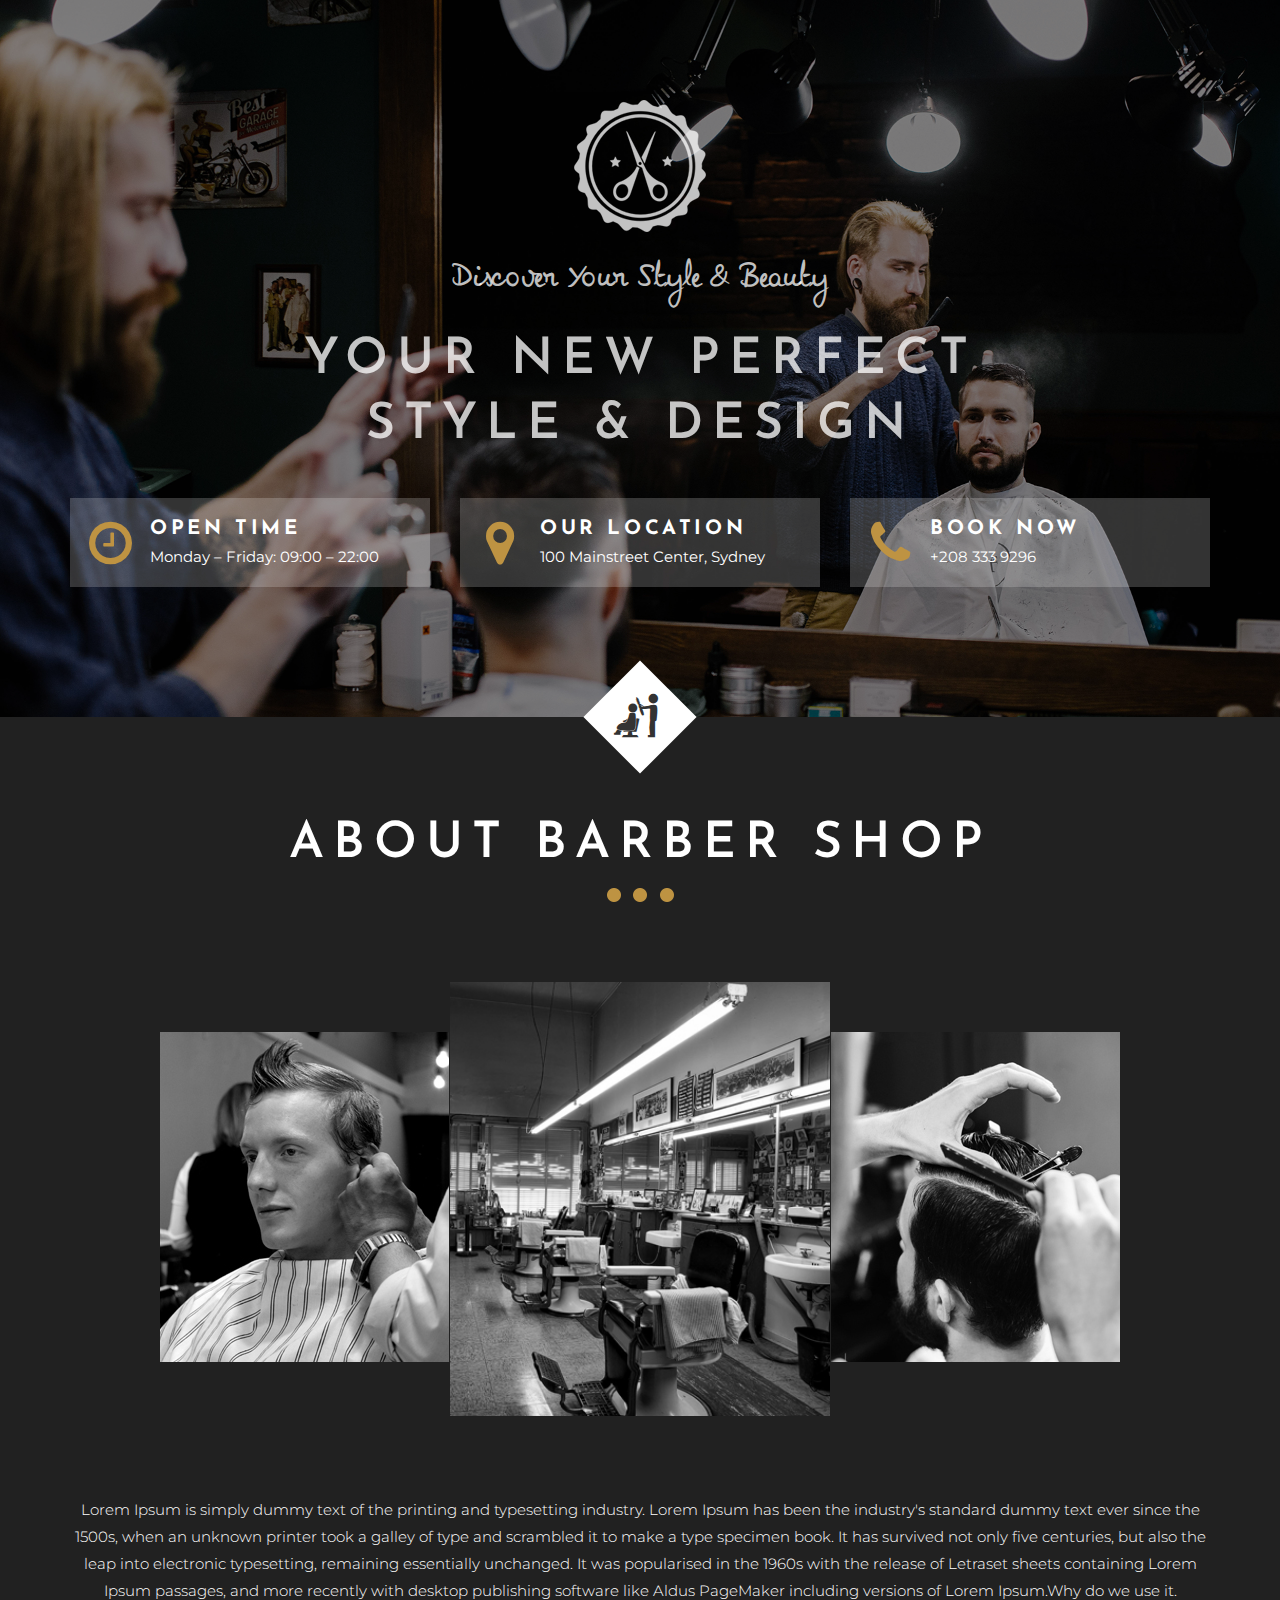
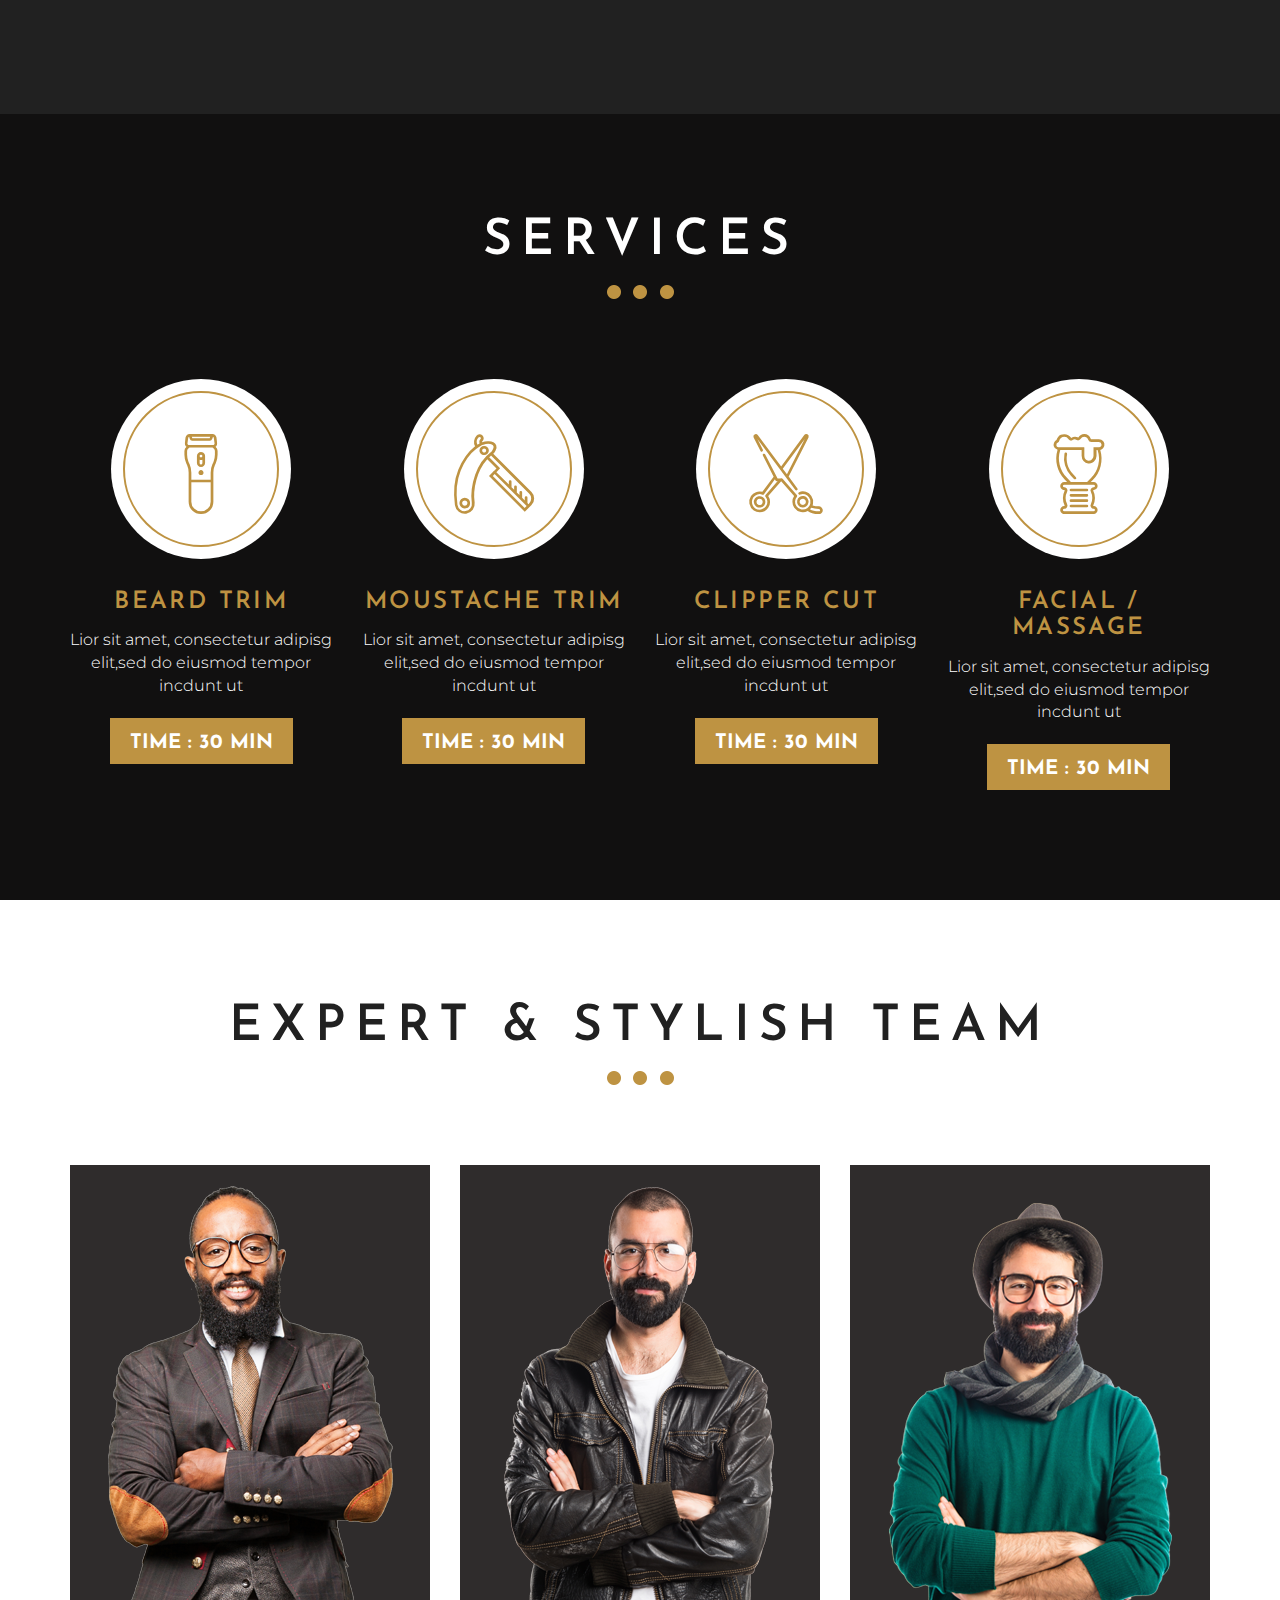
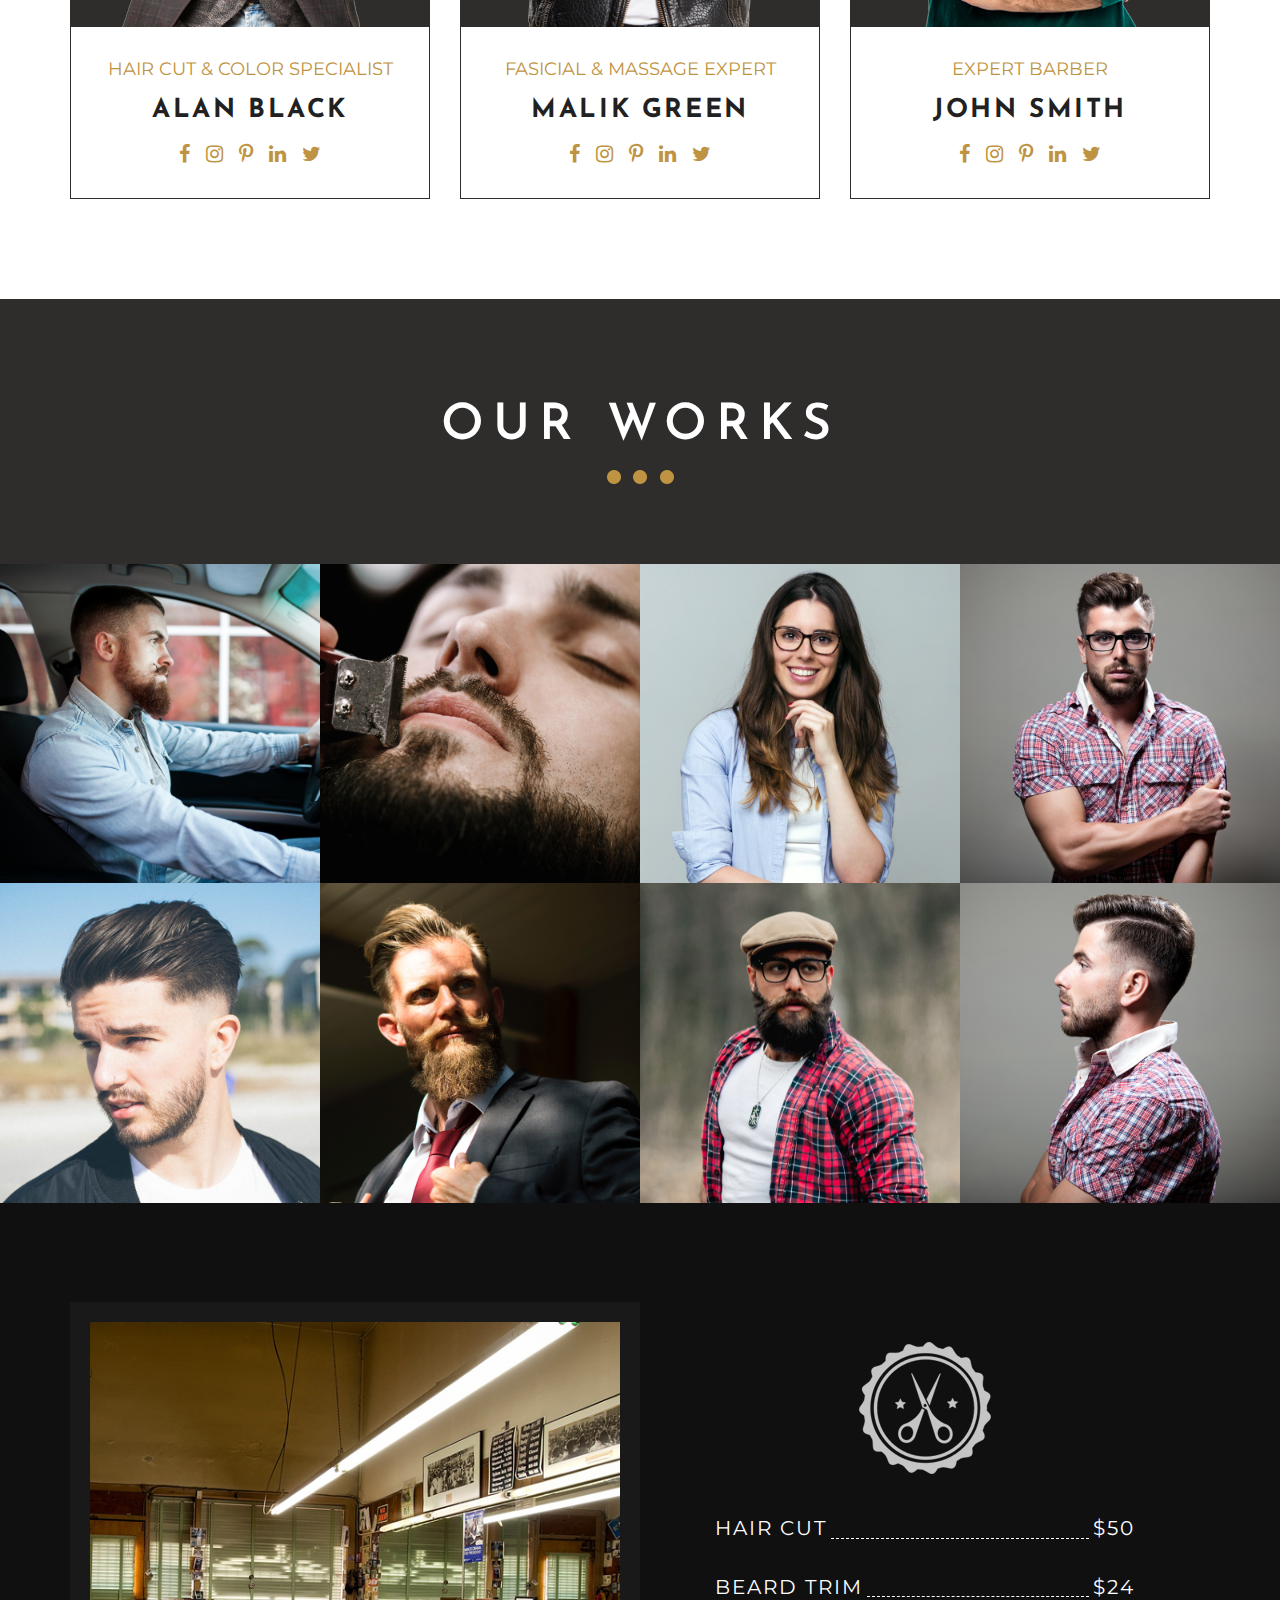
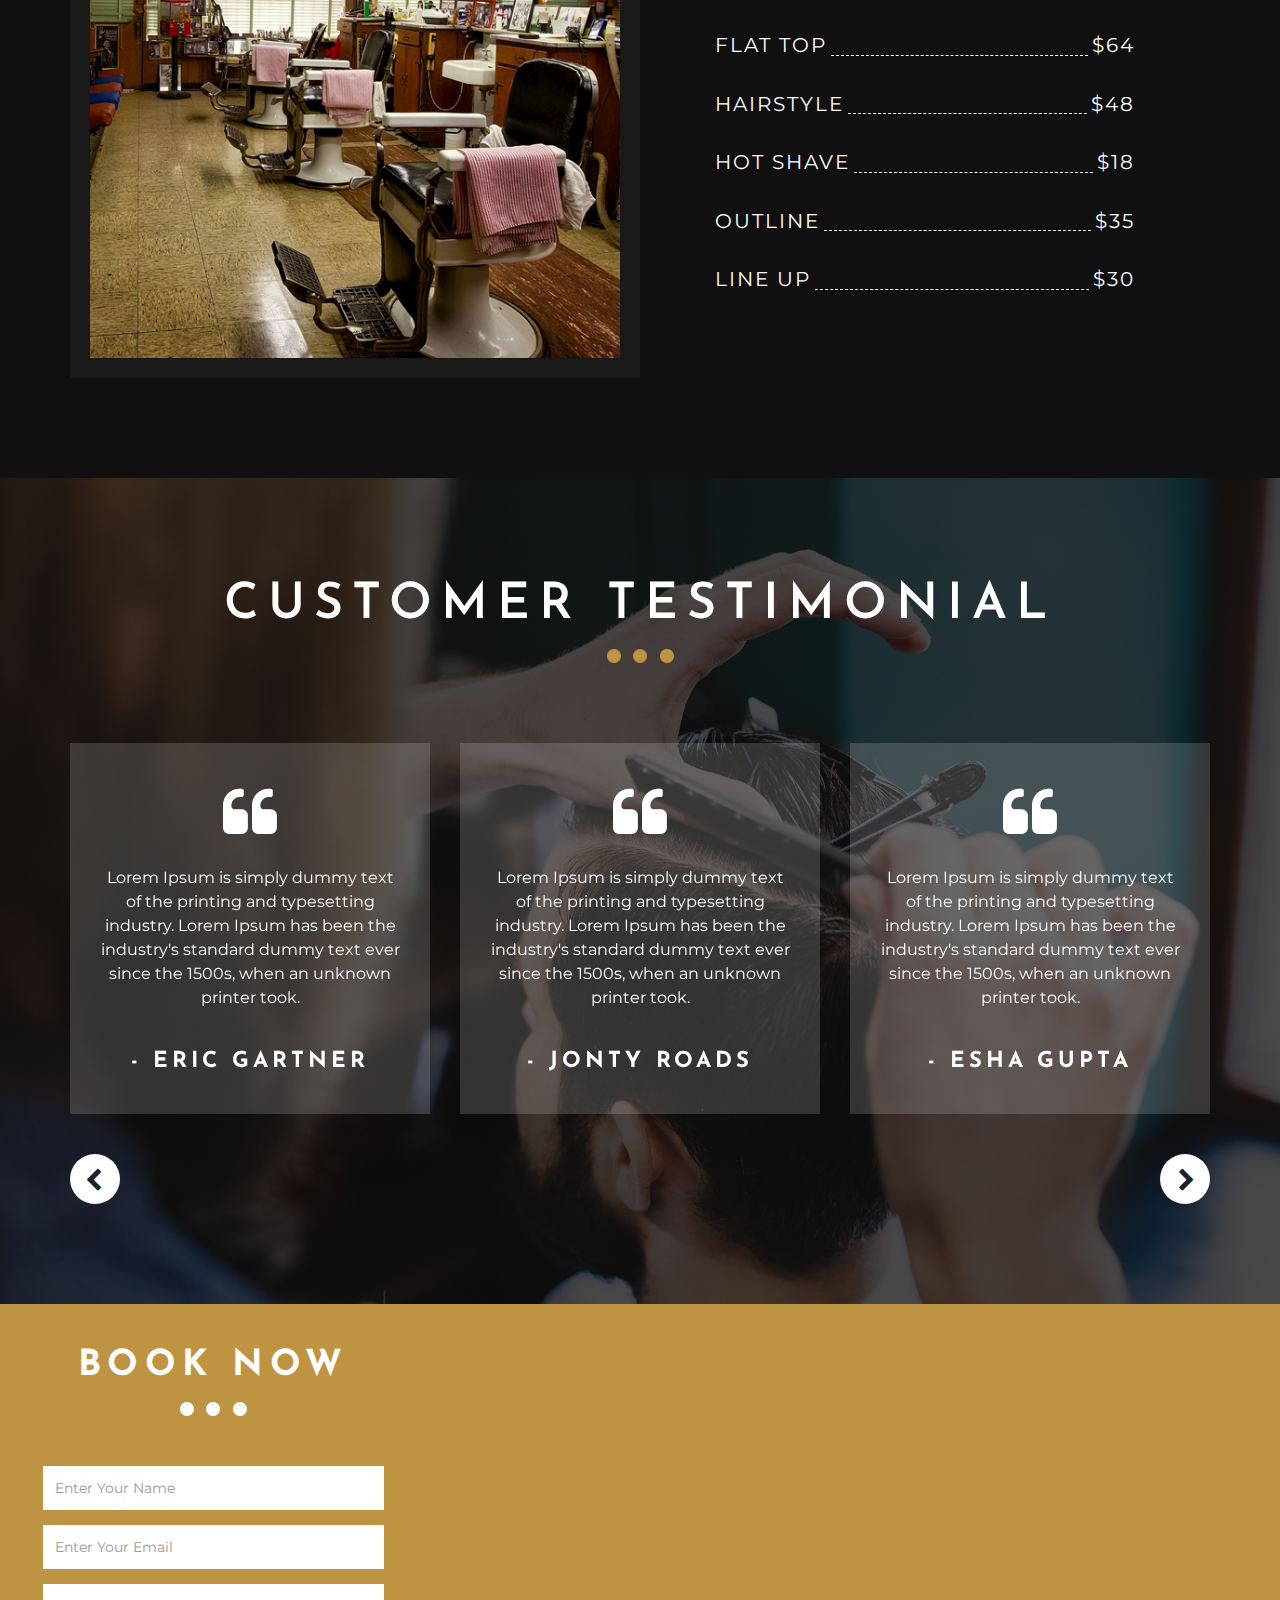
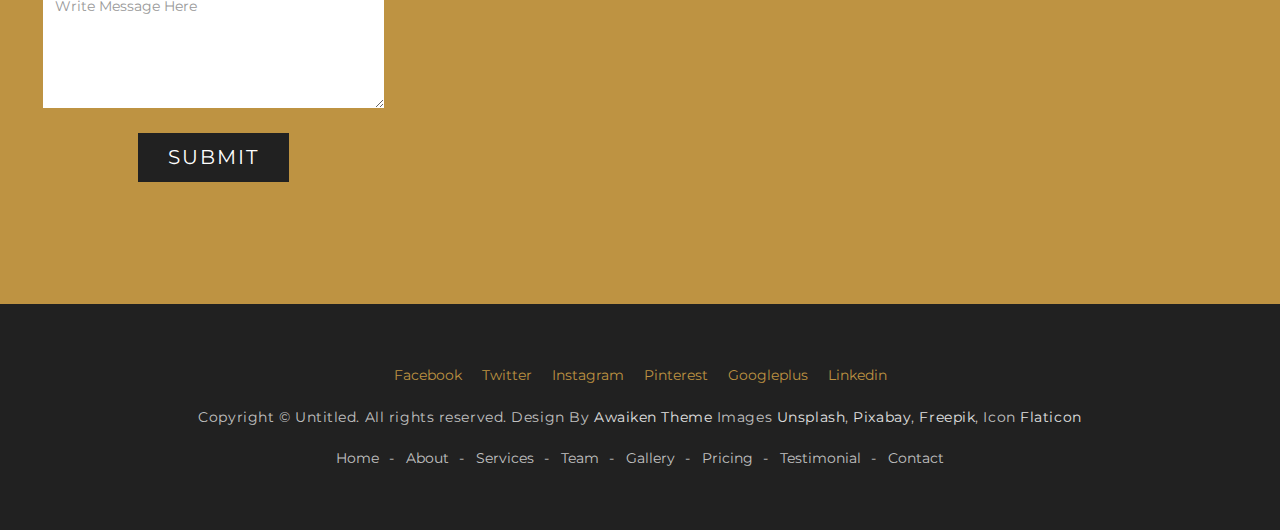
==== misafrizersajt2/html-preview/barbershop-and-hair-salon-html-template/index.html @ bca4e87e "initial" ====
<!DOCTYPE html>
<html lang="en">

<head>
    <!-- Meta -->
    <meta charset="utf-8">
    <meta http-equiv="X-UA-Compatible" content="IE=edge">
    <meta name="viewport" content="width=device-width, initial-scale=1.0">
    <meta name="description" content="">
    <meta name="keywords" content="">
    <meta name="author" content="Awaiken Theme">
    <meta name='robots' content='noindex,nofollow' />
    <!-- Page Title -->
    <title>Barbershop and Hair Salon HTML Template</title>
    <!-- Google Fonts css-->
    <link href="https://fonts.googleapis.com/css?family=Josefin+Sans:400,600,700%7CMontserrat:400,500,600,700,800,900" rel="stylesheet">
    <!-- Bootstrap css -->
    <link href="css/bootstrap.min.css" rel="stylesheet" media="screen">
    <!-- Font Awesome & Flat icon css-->
    <link href="css/font-awesome.min.css" rel="stylesheet" media="screen">
    <link href="css/flaticon.css" rel="stylesheet" media="screen">
    <!-- Carousel css -->
    <link rel="stylesheet" href="css/owl.carousel.css">
    <!-- Slick nav css -->
    <link rel="stylesheet" href="css/slicknav.css">
    <!-- Main custom css -->
    <link href="css/custom.css" rel="stylesheet" media="screen">
    <!-- HTML5 shim and Respond.js for IE8 support of HTML5 elements and media queries -->
    <!-- WARNING: Respond.js doesn't work if you view the page via file:// -->
    <!--[if lt IE 9]>
      <script src="https://oss.maxcdn.com/html5shiv/3.7.2/html5shiv.min.js"></script>
      <script src="https://oss.maxcdn.com/respond/1.4.2/respond.min.js"></script>
    <![endif]-->
</head>

<body data-spy="scroll" data-target="#navigation" data-offset="71">
    <!-- Preloader starts -->
    <div class="preloader">
        <div class="browser-screen-loading-content">
            <div class="loading-dots dark-gray">
                <i></i>
                <i></i>
                <i></i>
                <i></i>
            </div>
            <p class="loading-text">Loading</p>
        </div>
    </div>
    <!-- Preloader Ends -->

    <!-- Header Section Starts-->
    <header>
        <nav id="main-nav" class="navbar navbar-default navbar-fixed-top">
            <div class="container">
                <div class="navbar-header">
                    <!-- Logo starts -->
                    <a class="navbar-brand" href="#">
                        <img src="images/small-logo.png" alt="Barbershop" />
                    </a>
                    <!-- Logo Ends -->

                    <!-- Responsive Menu button starts -->
                    <div class="navbar-toggle">
                    </div>
                    <!-- Responsive Menu button Ends -->
                </div>

                <div id="responsive-menu"></div>

                <!-- Navigation starts -->
                <div class="navbar-collapse collapse" id="navigation">
                    <ul class="nav navbar-nav navbar-right main-navigation" id="main-menu">
                        <li class="active"><a href="#home">Home</a></li>
                        <li><a href="#about">About</a></li>
                        <li><a href="#service">Service</a></li>
                        <li><a href="#ourteam">Team</a></li>
                        <li><a href="#gallery">Gallery</a></li>
                        <li><a href="#pricing">Pricing</a></li>
                        <li><a href="#testimonial">Testimonial</a></li>
                        <li><a href="#contact">Contact</a></li>
                    </ul>
                </div>
                <!-- Navigation Ends -->
            </div>
        </nav>
    </header>
    <!-- Header Section Ends-->

    <!-- Banner Section Starts -->
    <section class="banner" id="home">
        <div class="container">
            <div class="row">
                <div class="col-md-12">
                    <div class="header-banner">
                        <img src="images/logo.png" alt="Logo" />
                        <p>Discover Your Style & Beauty</p>
                        <h3>Your new Perfect <br />Style & Design</h3>
                    </div>
                </div>
            </div>

            <div class="row">
                <div class="col-md-4">
                    <div class="banner-info-single">
                        <div class="icon-box"><i class="fa fa-clock-o"></i></div>
                        <h3>Open Time</h3>
                        <p>Monday – Friday: 09:00 – 22:00</p>
                    </div>
                </div>

                <div class="col-md-4">
                    <div class="banner-info-single">
                        <div class="icon-box"><i class="fa fa-map-marker"></i></div>
                        <h3>Our Location</h3>
                        <p>100 Mainstreet Center, Sydney</p>
                    </div>
                </div>

                <div class="col-md-4">
                    <div class="banner-info-single">
                        <div class="icon-box"><i class="fa fa-phone"></i></div>
                        <h3>Book Now</h3>
                        <p>+208 333 9296</p>
                    </div>
                </div>
            </div>
        </div>

        <div class="banner-icon"><i class="flaticon-hair-salon-situation"></i></div>
    </section>
    <!-- Banner Section Ends -->

    <!-- About us section starts -->
    <section class="aboutus" id="about">
        <div class="container">
            <div class="row">
                <div class="col-md-12">
                    <div class="main-title">
                        <h2>About Barber Shop</h2>
                    </div>
                </div>
            </div>

            <div class="row">
                <div class="col-md-12">
                    <div class="about-image">
                        <div class="about-img-single">
                            <img src="images/about-1.jpg" alt="" />
                        </div>

                        <div class="about-img-single">
                            <img src="images/about-2.jpg" alt="" />
                        </div>

                        <div class="about-img-single">
                            <img src="images/about-3.jpg" alt="" />
                        </div>
                    </div>

                    <div class="about-desc">
                        <p>Lorem Ipsum is simply dummy text of the printing and typesetting industry. Lorem Ipsum has been the industry's standard dummy text ever since the 1500s, when an unknown printer took a galley of type and scrambled it to make a type
                            specimen book. It has survived not only five centuries, but also the leap into electronic typesetting, remaining essentially unchanged. It was popularised in the 1960s with the release of Letraset sheets containing Lorem Ipsum
                            passages, and more recently with desktop publishing software like Aldus PageMaker including versions of Lorem Ipsum.Why do we use it.</p>
                    </div>
                </div>
            </div>
        </div>
    </section>
    <!-- About us section ends -->

    <!-- Services section starts -->
    <section class="service" id="service">
        <div class="container">
            <div class="row">
                <div class="col-md-12">
                    <div class="main-title">
                        <h2>Services</h2>
                    </div>
                </div>
            </div>

            <div class="row">
                <div class="col-md-3 col-sm-6">
                    <div class="service-single">
                        <div class="icon-box-outer">
                            <div class="icon-box">
                                <i class="flaticon-shaver"></i>
                            </div>
                        </div>

                        <h3>Beard Trim</h3>
                        <p>Lior sit amet, consectetur adipisg elit,sed do eiusmod tempor incdunt ut</p>
                        <h5>Time : 30 Min</h5>
                    </div>
                </div>

                <div class="col-md-3 col-sm-6">
                    <div class="service-single">
                        <div class="icon-box-outer">
                            <div class="icon-box">
                                <i class="flaticon-razor"></i>
                            </div>
                        </div>

                        <h3>Moustache Trim</h3>
                        <p>Lior sit amet, consectetur adipisg elit,sed do eiusmod tempor incdunt ut</p>
                        <h5>Time : 30 Min</h5>
                    </div>
                </div>

                <div class="col-md-3 col-sm-6">
                    <div class="service-single">
                        <div class="icon-box-outer">
                            <div class="icon-box">
                                <i class="flaticon-scissors"></i>
                            </div>
                        </div>

                        <h3>Clipper Cut</h3>
                        <p>Lior sit amet, consectetur adipisg elit,sed do eiusmod tempor incdunt ut</p>
                        <h5>Time : 30 Min</h5>
                    </div>
                </div>

                <div class="col-md-3 col-sm-6">
                    <div class="service-single">
                        <div class="icon-box-outer">
                            <div class="icon-box">
                                <i class="flaticon-brush"></i>
                            </div>
                        </div>

                        <h3>Facial / Massage</h3>
                        <p>Lior sit amet, consectetur adipisg elit,sed do eiusmod tempor incdunt ut</p>
                        <h5>Time : 30 Min</h5>
                    </div>
                </div>
            </div>
        </div>
    </section>
    <!-- Services section ends -->

    <!-- Our Team section starts -->
    <section class="ourteam" id="ourteam">
        <div class="container">
            <div class="row">
                <div class="col-md-12">
                    <div class="main-title">
                        <h2>Expert & Stylish Team</h2>
                    </div>
                </div>
            </div>

            <div class="row">
                <div class="col-md-4">
                    <div class="team-box">
                        <figure>
                            <img src="images/team-1.png" alt="" />
                        </figure>

                        <div class="team-entry">
                            <p>Hair cut & Color Specialist</p>
                            <h3>Alan Black</h3>
                            <div class="team-social">
                                <a href="#"><i class="fa fa-facebook"></i></a>
                                <a href="#"><i class="fa fa-instagram"></i></a>
                                <a href="#"><i class="fa fa-pinterest-p"></i></a>
                                <a href="#"><i class="fa fa-linkedin"></i></a>
                                <a href="#"><i class="fa fa-twitter"></i></a>
                            </div>
                        </div>
                    </div>
                </div>

                <div class="col-md-4">
                    <div class="team-box">
                        <figure>
                            <img src="images/team-2.png" alt="" />
                        </figure>

                        <div class="team-entry">
                            <p>Fasicial & Massage Expert</p>
                            <h3>Malik Green</h3>
                            <div class="team-social">
                                <a href="#"><i class="fa fa-facebook"></i></a>
                                <a href="#"><i class="fa fa-instagram"></i></a>
                                <a href="#"><i class="fa fa-pinterest-p"></i></a>
                                <a href="#"><i class="fa fa-linkedin"></i></a>
                                <a href="#"><i class="fa fa-twitter"></i></a>
                            </div>
                        </div>
                    </div>
                </div>

                <div class="col-md-4">
                    <div class="team-box">
                        <figure>
                            <img src="images/team-3.png" alt="" />
                        </figure>

                        <div class="team-entry">
                            <p>Expert Barber</p>
                            <h3>John Smith</h3>
                            <div class="team-social">
                                <a href="#"><i class="fa fa-facebook"></i></a>
                                <a href="#"><i class="fa fa-instagram"></i></a>
                                <a href="#"><i class="fa fa-pinterest-p"></i></a>
                                <a href="#"><i class="fa fa-linkedin"></i></a>
                                <a href="#"><i class="fa fa-twitter"></i></a>
                            </div>
                        </div>
                    </div>
                </div>
            </div>


        </div>
    </section>
    <!-- Our Team section ends -->

    <!-- Photo Gallery section starts -->
    <section class="gallery" id="gallery">
        <div class="container-fluid">
            <div class="row no-pad">
                <div class="col-md-12">
                    <div class="main-title">
                        <h2>Our Works</h2>
                    </div>
                </div>
            </div>

            <div class="row no-pad">
                <div class="col-md-3 col-sm-4 col-xs-6">
                    <div class="gallery-box">
                        <figure>
                            <img src="images/gallery-1.jpg" alt="" />
                        </figure>

                        <div class="gallery-overlay">
                            <div class="gallery-info">
                                <p>Hair Style 1</p>
                            </div>
                        </div>
                    </div>
                </div>

                <div class="col-md-3 col-sm-4 col-xs-6">
                    <div class="gallery-box">
                        <figure>
                            <img src="images/gallery-2.jpg" alt="" />
                        </figure>

                        <div class="gallery-overlay">
                            <div class="gallery-info">
                                <p>Hair Style 2</p>
                            </div>
                        </div>
                    </div>
                </div>

                <div class="col-md-3 col-sm-4 col-xs-6">
                    <div class="gallery-box">
                        <figure>
                            <img src="images/gallery-3.jpg" alt="" />
                        </figure>

                        <div class="gallery-overlay">
                            <div class="gallery-info">
                                <p>Hair Style 3</p>
                            </div>
                        </div>
                    </div>
                </div>

                <div class="col-md-3 col-sm-4 col-xs-6">
                    <div class="gallery-box">
                        <figure>
                            <img src="images/gallery-4.jpg" alt="" />
                        </figure>

                        <div class="gallery-overlay">
                            <div class="gallery-info">
                                <p>Hair Style 4</p>
                            </div>
                        </div>
                    </div>
                </div>

                <div class="col-md-3 col-sm-4 col-xs-6">
                    <div class="gallery-box">
                        <figure>
                            <img src="images/gallery-5.jpg" alt="" />
                        </figure>

                        <div class="gallery-overlay">
                            <div class="gallery-info">
                                <p>Hair Style 5</p>
                            </div>
                        </div>
                    </div>
                </div>

                <div class="col-md-3 col-sm-4 col-xs-6">
                    <div class="gallery-box">
                        <figure>
                            <img src="images/gallery-6.jpg" alt="" />
                        </figure>

                        <div class="gallery-overlay">
                            <div class="gallery-info">
                                <p>Hair Style 6</p>
                            </div>
                        </div>
                    </div>
                </div>

                <div class="col-md-3 col-sm-4 col-xs-6">
                    <div class="gallery-box">
                        <figure>
                            <img src="images/gallery-7.jpg" alt="" />
                        </figure>

                        <div class="gallery-overlay">
                            <div class="gallery-info">
                                <p>Hair Style 7</p>
                            </div>
                        </div>
                    </div>
                </div>

                <div class="col-md-3 col-sm-4 col-xs-6">
                    <div class="gallery-box">
                        <figure>
                            <img src="images/gallery-8.jpg" alt="" />
                        </figure>

                        <div class="gallery-overlay">
                            <div class="gallery-info">
                                <p>Hair Style 8</p>
                            </div>
                        </div>
                    </div>
                </div>
            </div>
        </div>
    </section>
    <!-- Photo Gallery section ends -->

    <!-- Pricing Section starts -->
    <div class="pricing" id="pricing">
        <div class="container">
            <div class="row no-pad">
                <div class="col-md-6">
                    <div class="store-image">
                        <img src="images/store.jpg" alt="" />
                    </div>
                </div>

                <div class="col-md-6">
                    <div class="pricing-logo">
                        <img src="images/logo.png" alt="" />
                    </div>

                    <div class="price-list">
                        <div class="price-item">Hair Cut</div>
                        <div class="price-line"></div>
                        <div class="price-amount">$50</div>
                    </div>

                    <div class="price-list">
                        <div class="price-item">Beard Trim</div>
                        <div class="price-line"></div>
                        <div class="price-amount">$24</div>
                    </div>

                    <div class="price-list">
                        <div class="price-item">Flat Top</div>
                        <div class="price-line"></div>
                        <div class="price-amount">$64</div>
                    </div>

                    <div class="price-list">
                        <div class="price-item">Hairstyle</div>
                        <div class="price-line"></div>
                        <div class="price-amount">$48</div>
                    </div>

                    <div class="price-list">
                        <div class="price-item">Hot Shave</div>
                        <div class="price-line"></div>
                        <div class="price-amount">$18</div>
                    </div>

                    <div class="price-list">
                        <div class="price-item">Outline</div>
                        <div class="price-line"></div>
                        <div class="price-amount">$35</div>
                    </div>

                    <div class="price-list">
                        <div class="price-item">Line Up</div>
                        <div class="price-line"></div>
                        <div class="price-amount">$30</div>
                    </div>
                </div>
            </div>
        </div>
    </div>
    <!-- Pricing Section ends -->

    <!-- Testimonial section starts -->
    <section class="testimonial" id="testimonial">
        <div class="container">
            <div class="row">
                <div class="col-md-12">
                    <div class="main-title">
                        <h2>Customer Testimonial</h2>
                    </div>
                </div>
            </div>

            <div class="row">
                <div class="col-md-12">
                    <!-- Header slider starts -->
                    <div class="owl-carousel owl-theme testimonial-slider" id="testimonial-slider">
                        <div class="item">
                            <div class="testimonial-single">
                                <div class="icon-box">
                                    <i class="fa fa-quote-left"></i>
                                </div>

                                <p>Lorem Ipsum is simply dummy text of the printing and typesetting industry. Lorem Ipsum has been the industry's standard dummy text ever since the 1500s, when an unknown printer took.</p>
                                <h3>- Eric Gartner</h3>
                            </div>
                        </div>

                        <div class="item">
                            <div class="testimonial-single">
                                <div class="icon-box">
                                    <i class="fa fa-quote-left"></i>
                                </div>

                                <p>Lorem Ipsum is simply dummy text of the printing and typesetting industry. Lorem Ipsum has been the industry's standard dummy text ever since the 1500s, when an unknown printer took.</p>
                                <h3>- Jonty Roads</h3>
                            </div>
                        </div>

                        <div class="item">
                            <div class="testimonial-single">
                                <div class="icon-box">
                                    <i class="fa fa-quote-left"></i>
                                </div>

                                <p>Lorem Ipsum is simply dummy text of the printing and typesetting industry. Lorem Ipsum has been the industry's standard dummy text ever since the 1500s, when an unknown printer took.</p>
                                <h3>- Esha Gupta</h3>
                            </div>
                        </div>

                        <div class="item">
                            <div class="testimonial-single">
                                <div class="icon-box">
                                    <i class="fa fa-quote-left"></i>
                                </div>

                                <p>Lorem Ipsum is simply dummy text of the printing and typesetting industry. Lorem Ipsum has been the industry's standard dummy text ever since the 1500s, when an unknown printer took.</p>
                                <h3>- Eric Gartner</h3>
                            </div>
                        </div>

                        <div class="item">
                            <div class="testimonial-single">
                                <div class="icon-box">
                                    <i class="fa fa-quote-left"></i>
                                </div>

                                <p>Lorem Ipsum is simply dummy text of the printing and typesetting industry. Lorem Ipsum has been the industry's standard dummy text ever since the 1500s, when an unknown printer took.</p>
                                <h3>- Jonty Roads</h3>
                            </div>
                        </div>

                        <div class="item">
                            <div class="testimonial-single">
                                <div class="icon-box">
                                    <i class="fa fa-quote-left"></i>
                                </div>

                                <p>Lorem Ipsum is simply dummy text of the printing and typesetting industry. Lorem Ipsum has been the industry's standard dummy text ever since the 1500s, when an unknown printer took.</p>
                                <h3>- Esha Gupta</h3>
                            </div>
                        </div>


                    </div>
                    <!-- Header slider ends -->
                </div>
            </div>
        </div>
    </section>
    <!-- Testimonial section ends -->

    <!-- Contactus section starts -->
    <section class="contactus" id="contact">
        <div class="container-fluid">
            <div class="row no-pad">
                <div class="col-md-4">
                    <div class="contact-form">
                        <h2 class="contact-form-title">Book Now</h2>

                        <form>
                            <div class="form-group">
                                <input type="text" class="form-control" placeholder="Enter Your Name" />
                            </div>

                            <div class="form-group">
                                <input type="text" class="form-control" placeholder="Enter Your Email" />
                            </div>

                            <div class="form-group">
                                <textarea class="form-control" rows="5" placeholder="Write Message Here"></textarea>
                            </div>

                            <div class="form-group">
                                <input type="submit" class="btn-contact" value="Submit" />
                            </div>
                        </form>
                    </div>
                </div>

                <div class="col-md-8">
                    <div class="google-map">
                        <iframe src="https://www.google.com/maps/embed?pb=!1m10!1m8!1m3!1d14767.723033070624!2d70.75848835!3d22.280612599999998!3m2!1i1024!2i768!4f13.1!5e0!3m2!1sen!2sin!4v1504611295336" height="600" style="border:0;width:100%;" allowfullscreen></iframe>
                    </div>
                </div>
            </div>
        </div>
    </section>
    <!-- Contactus section ends -->

    <footer>
        <div class="container">
            <div class="row">
                <div class="col-md-12">
                    <div class="footer-social">
                        <a href="#">Facebook</a>
                        <a href="#">Twitter</a>
                        <a href="#">Instagram</a>
                        <a href="#">Pinterest</a>
                        <a href="#">Googleplus</a>
                        <a href="#">Linkedin</a>
                    </div>

                    <div class="site-info">
                        <p>Copyright &copy; Untitled. All rights reserved. Design By <a href="https://awaikenthemes.com/" target="_blank">Awaiken Theme</a> Images <a href="https://unsplash.com/" target="_blank">Unsplash</a>, <a href="https://pixabay.com/"
                                target="_blank">Pixabay</a>, <a href="http://www.freepik.com" target="_blank">Freepik</a>, Icon <a href="https://www.flaticon.com/" target="_blank">Flaticon</a></p>
                    </div>

                    <div class="footer-menu">
                        <ul>
                            <li><a href="#">Home</a></li>
                            <li><a href="#">About</a></li>
                            <li><a href="#">Services</a></li>
                            <li><a href="#">Team</a></li>
                            <li><a href="#">Gallery</a></li>
                            <li><a href="#">Pricing</a></li>
                            <li><a href="#">Testimonial</a></li>
                            <li><a href="#">Contact</a></li>
                        </ul>
                    </div>
                </div>
            </div>
        </div>
    </footer>

    <!-- Jquery Library File -->
    <script src="js/jquery-1.12.4.min.js"></script>
    <!-- SmoothScroll -->
    <script src="js/SmoothScroll.js"></script>
    <!-- Bootstrap js file -->
    <script src="js/bootstrap.min.js"></script>
    <!-- Slick Nav js file -->
    <script src="js/jquery.slicknav.js"></script>
    <!-- Owl Carousel js file -->
    <script src="js/owl.carousel.js"></script>
    <!-- Main Custom js file -->
    <script src="js/function.js"></script>
</body>
<script>
    'undefined' === typeof _trfq || (window._trfq = []);
    'undefined' === typeof _trfd && (window._trfd = []), _trfd.push({
            'tccl.baseHost': 'secureserver.net'
        }), _trfd.push({
            'ap': 'cpsh'
        }, {
            'server': 'a2plcpnl0108'
        }) // Monitoring performance to make your website faster. If you want to opt-out, please contact web hosting support.
</script>
<script src='https://img1.wsimg.com/tcc/tcc_l.combined.1.0.6.min.js'></script>

</html>
---- misafrizersajt2/html-preview/barbershop-and-hair-salon-html-template/css/flaticon.css ----
/*
  	Flaticon icon font: Flaticon
  	Creation date: 04/09/2017 15:24
  	*/
	
	@font-face {
	    font-family: "Flaticon";
	    src: url("../fonts/Flaticon.eot");
	    src: url("../fonts/Flaticon.eot?#iefix") format("embedded-opentype"), url("../fonts/Flaticon.woff") format("woff"), url("../fonts/Flaticon.ttf") format("truetype"), url("../fonts/Flaticon.svg#Flaticon") format("svg");
	    font-weight: normal;
	    font-style: normal;
	}
	
	@media screen and (-webkit-min-device-pixel-ratio:0) {
	    @font-face {
	        font-family: "Flaticon";
	        src: url("./Flaticon.svg#Flaticon") format("svg");
	    }
	}
	
	[class^="flaticon-"]:before,
	[class*=" flaticon-"]:before,
	[class^="flaticon-"]:after,
	[class*=" flaticon-"]:after {
	    font-family: Flaticon;
	    font-style: normal;
	}
	
	.flaticon-hair-salon-situation:before {
	    content: "\f100";
	}
	
	.flaticon-brush:before {
	    content: "\f101";
	}
	
	.flaticon-shaving-brush:before {
	    content: "\f102";
	}
	
	.flaticon-barber-chair-1:before {
	    content: "\f103";
	}
	
	.flaticon-barber-chair:before {
	    content: "\f104";
	}
	
	.flaticon-shaver:before {
	    content: "\f105";
	}
	
	.flaticon-razor:before {
	    content: "\f106";
	}
	
	.flaticon-scissors:before {
	    content: "\f107";
	}
---- misafrizersajt2/html-preview/barbershop-and-hair-salon-html-template/css/custom.css ----
/*
	Template Name 	: Barbershop and Hair Salon HTML Template
	Author 			: Awaiken Theme
	Author Url 		: https://awaikenthemes.com
*/

@font-face {
    font-family: 'NoemieScript';
    src: url('../fonts/NoemieScriptRegular.eot');
    src: url('../fonts/NoemieScriptRegular.eot?#iefix') format('embedded-opentype'), url('../fonts/NoemieScriptRegular.woff2') format('woff2'), url('../fonts/NoemieScriptRegular.woff') format('woff'), url('../fonts/NoemieScriptRegular.ttf') format('truetype'), url('../fonts/NoemieScriptRegular.svg#NoemieScriptRegular') format('svg');
    font-weight: normal;
    font-style: normal;
}

body {
    font-size: 16px;
    font-family: 'Montserrat', sans-serif;
}

h1,
h2,
h3,
h4,
h5,
h6 {
    margin-top: 0;
    font-family: 'Josefin Sans', sans-serif;
    font-weight: 700;
}

img {
    max-width: 100%;
}

a:hover {
    text-decoration: none;
    outline: 0;
}

a:focus {
    text-decoration: none;
    outline: 0;
}

::-moz-selection {
    /* Code for Firefox */
    color: #fff;
    background: #be9342;
}

::selection {
    color: #fff;
    background: #be9342;
}

.preloader {
    background: #be9342;
    bottom: 0;
    left: 0;
    position: fixed;
    right: 0;
    top: 0;
    z-index: 99999;
}

.browser-screen-loading-content {
    text-align: center;
    height: 2em;
    max-width: 100%;
    position: absolute;
    top: 0;
    right: 0;
    bottom: 3em;
    left: 0;
    margin: auto;
}

.loading-dots {
    margin-left: -1.5em;
    opacity: 0;
    -ms-filter: "progid:DXImageTransform.Microsoft.Alpha(Opacity=0)";
    filter: alpha(opacity=0);
    -webkit-animation: loading-dots-fadein .5s linear forwards;
    -moz-animation: loading-dots-fadein .5s linear forwards;
    -o-animation: loading-dots-fadein .5s linear forwards;
    -ms-animation: loading-dots-fadein .5s linear forwards;
    animation: loading-dots-fadein .5s linear forwards;
}

.loading-dots i {
    width: .5em;
    height: .5em;
    display: inline-block;
    vertical-align: middle;
    background: #fff;
    -webkit-border-radius: 50%;
    border-radius: 50%;
    margin: 0 .125em;
    -webkit-animation: loading-dots-middle-dots .5s linear infinite;
    -moz-animation: loading-dots-middle-dots .5s linear infinite;
    -o-animation: loading-dots-middle-dots .5s linear infinite;
    -ms-animation: loading-dots-middle-dots .5s linear infinite;
    animation: loading-dots-middle-dots .5s linear infinite;
}

.loading-dots.dark-gray i {
    background: #fff;
}

.loading-dots i:first-child {
    -webkit-animation: loading-dots-first-dot .5s infinite;
    -moz-animation: loading-dots-first-dot .5s linear infinite;
    -o-animation: loading-dots-first-dot .5s linear infinite;
    -ms-animation: loading-dots-first-dot .5s linear infinite;
    animation: loading-dots-first-dot .5s linear infinite;
    opacity: 0;
    -ms-filter: "progid:DXImageTransform.Microsoft.Alpha(Opacity=0)";
    filter: alpha(opacity=0);
    -webkit-transform: translate(-1em);
    -moz-transform: translate(-1em);
    -o-transform: translate(-1em);
    -ms-transform: translate(-1em);
    transform: translate(-1em);
}

.loading-dots i:last-child {
    -webkit-animation: loading-dots-last-dot .5s linear infinite;
    -moz-animation: loading-dots-last-dot .5s linear infinite;
    -o-animation: loading-dots-last-dot .5s linear infinite;
    -ms-animation: loading-dots-last-dot .5s linear infinite;
    animation: loading-dots-last-dot .5s linear infinite;
}

.loading-text {
    color: #fff;
    margin-top: 20px;
    letter-spacing: 0.1em;
}

@-moz-keyframes loading-dots-fadein {
    100% {
        opacity: 1;
        -ms-filter: none;
        filter: none
    }
}

@-webkit-keyframes loading-dots-fadein {
    100% {
        opacity: 1;
        -ms-filter: none;
        filter: none
    }
}

@-o-keyframes loading-dots-fadein {
    100% {
        opacity: 1;
        -ms-filter: none;
        filter: none
    }
}

@keyframes loading-dots-fadein {
    100% {
        opacity: 1;
        -ms-filter: none;
        filter: none
    }
}

@-moz-keyframes loading-dots-first-dot {
    100% {
        -webkit-transform: translate(1em);
        -moz-transform: translate(1em);
        -o-transform: translate(1em);
        -ms-transform: translate(1em);
        transform: translate(1em);
        opacity: 1;
        -ms-filter: none;
        filter: none
    }
}

@-webkit-keyframes loading-dots-first-dot {
    100% {
        -webkit-transform: translate(1em);
        -moz-transform: translate(1em);
        -o-transform: translate(1em);
        -ms-transform: translate(1em);
        transform: translate(1em);
        opacity: 1;
        -ms-filter: none;
        filter: none
    }
}

@-o-keyframes loading-dots-first-dot {
    100% {
        -webkit-transform: translate(1em);
        -moz-transform: translate(1em);
        -o-transform: translate(1em);
        -ms-transform: translate(1em);
        transform: translate(1em);
        opacity: 1;
        -ms-filter: none;
        filter: none
    }
}

@keyframes loading-dots-first-dot {
    100% {
        -webkit-transform: translate(1em);
        -moz-transform: translate(1em);
        -o-transform: translate(1em);
        -ms-transform: translate(1em);
        transform: translate(1em);
        opacity: 1;
        -ms-filter: none;
        filter: none
    }
}

@-moz-keyframes loading-dots-middle-dots {
    100% {
        -webkit-transform: translate(1em);
        -moz-transform: translate(1em);
        -o-transform: translate(1em);
        -ms-transform: translate(1em);
        transform: translate(1em)
    }
}

@-webkit-keyframes loading-dots-middle-dots {
    100% {
        -webkit-transform: translate(1em);
        -moz-transform: translate(1em);
        -o-transform: translate(1em);
        -ms-transform: translate(1em);
        transform: translate(1em)
    }
}

@-o-keyframes loading-dots-middle-dots {
    100% {
        -webkit-transform: translate(1em);
        -moz-transform: translate(1em);
        -o-transform: translate(1em);
        -ms-transform: translate(1em);
        transform: translate(1em)
    }
}

@keyframes loading-dots-middle-dots {
    100% {
        -webkit-transform: translate(1em);
        -moz-transform: translate(1em);
        -o-transform: translate(1em);
        -ms-transform: translate(1em);
        transform: translate(1em)
    }
}

@-moz-keyframes loading-dots-last-dot {
    100% {
        -webkit-transform: translate(2em);
        -moz-transform: translate(2em);
        -o-transform: translate(2em);
        -ms-transform: translate(2em);
        transform: translate(2em);
        opacity: 0;
        -ms-filter: "progid:DXImageTransform.Microsoft.Alpha(Opacity=0)";
        filter: alpha(opacity=0)
    }
}

@-webkit-keyframes loading-dots-last-dot {
    100% {
        -webkit-transform: translate(2em);
        -moz-transform: translate(2em);
        -o-transform: translate(2em);
        -ms-transform: translate(2em);
        transform: translate(2em);
        opacity: 0;
        -ms-filter: "progid:DXImageTransform.Microsoft.Alpha(Opacity=0)";
        filter: alpha(opacity=0)
    }
}

@-o-keyframes loading-dots-last-dot {
    100% {
        -webkit-transform: translate(2em);
        -moz-transform: translate(2em);
        -o-transform: translate(2em);
        -ms-transform: translate(2em);
        transform: translate(2em);
        opacity: 0;
        -ms-filter: "progid:DXImageTransform.Microsoft.Alpha(Opacity=0)";
        filter: alpha(opacity=0)
    }
}

@keyframes loading-dots-last-dot {
    100% {
        -webkit-transform: translate(2em);
        -moz-transform: translate(2em);
        -o-transform: translate(2em);
        -ms-transform: translate(2em);
        transform: translate(2em);
        opacity: 0;
        -ms-filter: "progid:DXImageTransform.Microsoft.Alpha(Opacity=0)";
        filter: alpha(opacity=0)
    }
}


/************************************/


/*****    Navigation area css   *****/


/************************************/

.navbar {
    margin-bottom: 0;
    top: -72px;
}

.navbar-brand {
    padding: 1px 15px;
}

.navbar-brand img {
    filter: brightness(0) invert(1);
    transition: all 0.3s;
}

.navbar-brand h1 {
    font-size: 30px;
    margin: 0;
    color: #fff;
    transition: all 0.5s;
    -webkit-transition: all 0.5s;
    -moz-transition: all 0.5s;
    text-transform: uppercase;
}

.navbar-brand h1 i {
    position: relative;
    top: 3px;
    color: #ecae1a;
    transition: all 0.5s;
    -webkit-transition: all 0.5s;
    -moz-transition: all 0.5s;
}

.navbar-default {
    background: #be9342;
    border: none;
    border-bottom: 1px solid transparent;
    padding: 10px 0;
    border-radius: 0;
    z-index: 12;
    transition: all 0.4s;
    -webkit-transition: all 0.4s;
    -moz-transition: all 0.4s;
}

.navbar-default .navbar-nav>li>a:hover {
    color: #fff;
}

.navbar-default .navbar-nav>li>a:focus {
    color: #fff;
}

.navbar-default .navbar-nav>li>a {
    font-size: 13px;
    text-transform: uppercase;
    color: #fff;
    letter-spacing: 0.04em;
    padding: 17px 15px 13px;
    position: relative;
}

.active a {
    background: none !important;
    color: #282828 !important;
}

.navbar-default .active a:after {
    transform: scale(1) !important;
    -webkit-transform: scale(1) !important;
    -moz-transform: scale(1) !important;
}

.btn-custom {
    display: inline-block;
    background: #d0ae5e;
    color: #fff;
    text-transform: uppercase;
    letter-spacing: 0.12em;
    font-size: 15px;
    padding: 14px 40px;
    font-weight: 500;
    min-width: 200px;
    text-align: center;
    transition: all 0.4s;
    border-radius: 40px;
}

.btn-custom:hover {
    background: #282828;
    color: #fff;
}

.navbar-default .navbar-toggle {
    border-radius: 0;
    border-color: #fff;
    padding: 0;
}

.navbar-default .navbar-toggle .icon-bar {
    background: #fff;
}

.navbar-default .navbar-toggle:hover {
    background: none;
}

.sticky-header {
    top: 0;
}


/************************************/


/*****     Slider area css      *****/


/************************************/

.banner {
    position: relative;
    top: 0px;
    left: 0;
    width: 100%;
    background: url(../images/banner.jpg) no-repeat center center;
    background-size: cover;
    padding: 100px 0 100px;
}

.banner:before {
    content: '';
    display: block;
    position: absolute;
    left: 0;
    top: 0;
    width: 100%;
    height: 100%;
    background: rgba(0, 0, 0, 0.50);
}

.banner-icon {
    display: block;
    position: absolute;
    left: 50%;
    bottom: -40px;
    margin-left: -40px;
    width: 80px;
    height: 80px;
    background: #fff;
    font-size: 44px;
    text-align: center;
    transform: rotate(45deg);
}

.banner-icon i {
    padding-top: 6px;
    padding-right: 16px;
    display: inline-block;
    transform: rotate(-45deg);
}

.header-banner {
    position: relative;
    z-index: 1;
    text-align: center;
}

.header-banner p {
    font-family: 'NoemieScript';
    font-size: 32px;
    color: rgba(255, 255, 255, 0.76);
    padding-top: 30px;
    padding-bottom: 10px;
}

.header-banner h3 {
    font-size: 50px;
    color: rgba(255, 255, 255, 0.76);
    font-weight: 600;
    text-transform: uppercase;
    letter-spacing: 0.18em;
    line-height: 1.3em;
}

.banner-info-single {
    background: rgba(255, 255, 255, 0.20);
    padding: 20px;
    position: relative;
    z-index: 1;
    padding-left: 80px;
    margin: 30px 0;
}

.banner-info-single .icon-box {
    width: 60px;
    text-align: center;
    font-size: 50px;
    color: #be9342;
    position: absolute;
    left: 10px;
    top: 10px;
}

.banner-info-single h3 {
    color: #fff;
    text-transform: uppercase;
    font-size: 20px;
    margin-bottom: 6px;
    letter-spacing: 0.18em;
}

.banner-info-single p {
    font-size: 15px;
    color: #fff;
    margin-bottom: 0;
}

.main-title {
    text-align: center;
    padding-bottom: 20px;
    background: url(../images/title-bg.png) no-repeat bottom center;
    margin-bottom: 80px;
}

.main-title h2 {
    font-size: 50px;
    text-transform: uppercase;
    color: #fff;
    letter-spacing: 0.18em;
    font-weight: 600;
}

.aboutus {
    background: #212121;
    padding: 100px 0;
}

.about-image {}

.about-image:after {
    content: '';
    display: block;
    clear: both;
}

.about-img-single {
    width: 33.33%;
    float: left;
}

.about-img-single:nth-of-type(1) {
    text-align: right;
    padding-top: 50px;
    padding-right: 1px;
}

.about-img-single:nth-of-type(2) img {
    width: 100%;
}

.about-img-single:nth-of-type(3) {
    text-align: left;
    padding-top: 50px;
    padding-left: 1px;
}

.about-desc {
    margin-top: 80px;
}

.about-desc p {
    color: #fff;
    text-align: center;
    font-size: 15px;
    font-weight: 300;
    line-height: 1.8em;
}

.service {
    background: #111010;
    padding: 100px 0;
}

.service-single {
    text-align: center;
}

.service-single .icon-box {
    background: #fff;
    width: 156px;
    height: 156px;
    border-radius: 50%;
    padding-top: 24px;
    border: 2px solid #be9342;
    position: relative;
}

.service-single .icon-box-outer {
    padding: 12px;
    background: #fff;
    border-radius: 50%;
    width: 180px;
    height: 180px;
    margin: 0 auto 30px;
}

.service-single .icon-box i {
    font-size: 80px;
    color: #be9342;
}

.service-single h3 {
    text-transform: uppercase;
    color: #be9342;
    font-weight: 600;
    font-size: 22 px;
    letter-spacing: 0.1em;
    margin-bottom: 14px;
}

.service-single p {
    color: #fff;
    font-weight: 300;
}

.service-single h5 {
    font-size: 20px;
    display: inline-block;
    background: #be9342;
    text-transform: uppercase;
    padding: 14px 20px 10px;
    color: #fff;
    margin-top: 10px;
}

.ourteam {
    padding: 100px 0;
}

.ourteam .main-title h2 {
    color: #212121;
}

.team-box {
    border: 1px solid #2f2c2c;
}

.team-box figure {
    background: #2f2c2c;
    text-align: center;
    padding: 20px 20px 0 20px;
}

.team-box .team-entry {
    padding: 30px;
    text-align: center;
}

.team-box .team-entry p {
    font-size: 18px;
    color: #be9342;
    text-transform: uppercase;
}

.team-box .team-entry h3 {
    text-transform: uppercase;
    color: #212121;
    font-size: 26px;
    letter-spacing: 0.1em;
    margin: 14px 0;
}

.team-social a {
    display: inline-block;
    padding: 0 6px;
    font-size: 20px;
    color: #be9342;
}

.team-social a:hover {
    color: #212121;
}

.gallery {
    padding: 100px 0 0;
    background: #2f2c2c;
}

.row.no-pad {
    margin-right: 0;
    margin-left: 0;
}

.row.no-pad>[class*='col-'] {
    padding-right: 0;
    padding-left: 0;
}

.gallery .container-fluid {
    padding-left: 0;
    padding-right: 0;
}

.gallery-box {
    position: relative;
}

.gallery-box figure {
    margin-bottom: -1px;
}

.gallery-overlay {
    position: absolute;
    top: 20px;
    left: 20px;
    right: 20px;
    bottom: 20px;
    background: rgba(0, 0, 0, 0.5);
    border: 4px solid #be9342;
    transition: all 0.4s;
    transform: scale(0.5);
    opacity: 0;
}

.gallery-info {
    position: absolute;
    top: 60%;
    left: 0;
    right: 0;
    transition: all 0.3s;
    text-align: center;
    transform: translate(0, -50%);
}

.gallery-box:hover .gallery-overlay {
    opacity: 1;
    transform: scale(1);
}

.gallery-box:hover .gallery-info {
    top: 50%;
    opacity: 1;
}

.gallery-info p {
    display: inline-block;
    font-family: 'Josefin Sans', sans-serif;
    font-size: 20px;
    color: #be9342;
    text-transform: uppercase;
    background: #fff;
    line-height: 1em;
    margin: 0;
    padding: 16px 30px 10px;
}

.pricing {
    padding: 100px 0;
    background: #111010;
}

.store-image {
    padding: 20px;
    background: rgba(255, 255, 255, 0.04);
}

.pricing-logo {
    text-align: center;
}

.pricing-logo {
    margin-top: 40px;
    margin-bottom: 40px;
}

.price-list {
    max-width: 420px;
    margin: 0 auto 30px;
}

.price-item {
    font-size: 20px;
    text-transform: uppercase;
    color: #fff;
    letter-spacing: 0.1em;
    display: table-cell;
    white-space: nowrap;
    width: 10%;
    padding-right: 4px;
}

.price-line {
    display: table-cell;
    border-bottom: 1px dashed #fff;
    position: relative;
    bottom: 4px;
}

.price-amount {
    text-align: right;
    display: table-cell;
    font-size: 20px;
    color: #fff;
    letter-spacing: 0.1em;
    white-space: nowrap;
    width: 5%;
    padding-left: 4px;
}

.testimonial {
    padding: 100px 0;
    background: url(../images/testimonial-bg.jpg) no-repeat center center;
    background-size: cover;
    position: relative;
}

.testimonial:before {
    content: '';
    display: block;
    position: absolute;
    top: 0;
    left: 0;
    right: 0;
    bottom: 0;
    background: rgba(17, 16, 16, 0.76);
}

.testimonial-single {
    background: rgba(255, 255, 255, 0.16);
    padding: 30px;
    text-align: center;
}

.testimonial-single .icon-box {
    font-size: 58px;
    color: #fff;
    margin-bottom: 10px;
}

.testimonial-single p {
    color: #fff;
    font-size: 16px;
    line-height: 1.5em;
}

.testimonial-single h3 {
    text-transform: uppercase;
    color: #fff;
    font-size: 22px;
    letter-spacing: 0.18em;
    font-weight: 700;
    margin-top: 40px;
}

.testimonial-slider .owl-nav {
    margin-top: 40px;
}

.testimonial-slider .owl-nav .owl-next,
.testimonial-slider .owl-nav .owl-prev {
    width: 50px;
    height: 50px;
    background: #fff;
    color: #212121;
    text-align: center;
    border-radius: 50%;
    font-size: 24px;
    padding-top: 10px;
    transition: all 0.3s;
}

.testimonial-slider .owl-nav .owl-next {
    float: right;
    padding-left: 3px;
}

.testimonial-slider .owl-nav .owl-prev {
    float: left;
    padding-right: 3px;
}

.testimonial-slider .owl-nav .owl-next:hover,
.testimonial-slider .owl-nav .owl-prev:hover {
    background: #be9342;
    color: #fff;
}

.contactus {
    background: #be9342;
}

.contactus .container-fluid {
    padding-left: 0;
    padding-right: 0;
}

.contact-form {
    padding: 10%;
    text-align: center;
}

.contact-form-title {
    background: url(../images/title-white-bg.png) no-repeat bottom center;
    font-size: 36px;
    color: #fff;
    letter-spacing: 0.18em;
    font-weight: 700;
    padding-bottom: 30px;
    text-transform: uppercase;
    margin-bottom: 50px;
}

.contact-form {}

.contact-form .form-control {
    border: none;
    outline: 0;
    box-shadow: none;
    border-radius: 0;
    height: auto;
    padding: 12px;
}

.btn-contact {
    background: #212121;
    color: #fff;
    font-size: 20px;
    text-transform: uppercase;
    letter-spacing: 0.1em;
    border: none;
    padding: 10px 30px;
    margin-top: 10px;
}

.google-map {
    line-height: 0;
}

footer {
    background: #212121;
    padding: 60px 0;
}

.footer-social {
    text-align: center;
}

.footer-social a {
    display: inline-block;
    color: #be9342;
    font-size: 14px;
    padding: 0 8px;
    transform: all 0.3s;
}

.footer-social a:hover {
    color: #fff;
}

.site-info {
    text-align: center;
    padding: 20px 0;
}

.site-info p {
    font-size: 14px;
    color: #c1c1c1;
    letter-spacing: 0.04em;
    margin-bottom: 0;
}

.site-info p a {
    color: #e2e2e2;
}

.site-info p a:hover {
    color: #be9342;
}

.footer-menu {
    text-align: center;
}

.footer-menu ul {
    padding: 0;
    margin: 0;
    list-style: none;
}

.footer-menu ul li {
    display: inline-block;
}

.footer-menu ul li a {
    display: block;
    color: #c1c1c1;
    font-size: 14px;
    padding: 0 4px;
    transform: all 0.3s;
}

.footer-menu ul li:last-child a:after {
    display: none;
}

.footer-menu ul li a:after {
    content: '-';
    padding-left: 10px;
}

.footer-menu ul li a:hover {
    color: #be9342;
}


/****************************************
		Responsive Media Query
****************************************/

@media only screen and (max-width: 991px) {
    .navbar-default .navbar-nav>li>a {
        font-size: 13px;
        padding: 15px 8px 10px;
    }
    .service-single {
        margin-bottom: 40px;
    }
    .main-title h2 {
        font-size: 36px;
    }
    .team-box {
        max-width: 480px;
        margin: 0 auto 30px;
    }
    .store-image {
        max-width: 568px;
        margin: 0 auto;
    }
}


/* Mobile Layout */

@media only screen and (max-width: 767px) {
    #responsive-menu {
        display: block;
    }
    .navbar-brand img {
        float: left;
    }
    .navbar {
        padding: 2px 0;
        min-height: auto;
    }
    .navbar-header {
        padding: 8px 0;
    }
    .navbar-header:after {
        content: '';
        display: block;
        clear: both;
    }
    .slicknav_menu {
        margin-left: -15px;
        margin-right: -15px;
        padding: 0;
        background: none;
    }
    .slicknav_menu ul {
        background: #be9342;
    }
    .slicknav_menu li {
        padding: 0 10px;
    }
    .slicknav_menu .active a {
        color: #24292f;
        background: none !important;
    }
    .slicknav_menu a {
        color: #fff;
        padding-top: 6px;
        padding-bottom: 6px;
        text-transform: uppercase;
        border: 1px solid transparent;
    }
    .slicknav_menu a a {
        border: none !important;
    }
    .slicknav_nav .slicknav_row:hover,
    .slicknav_nav a:hover {
        color: #24292f;
    }
    .slicknav_menu .active a {
        color: #24292f !important;
    }
    .slicknav_btn {
        padding: 4px 4px;
        background: none;
    }
    .slicknav_icon-bar {
        box-shadow: none;
        border-radius: 0;
        margin: 2px 0;
    }
    .banner,
    .service,
    .ourteam,
    .pricing,
    .testimonial {
        padding: 60px 0;
    }
    .gallery {
        padding-top: 60px;
    }
    .header-banner p {
        font-size: 20px;
    }
    .header-banner h3 {
        font-size: 26px;
    }
    .header-banner h3 br {
        display: none;
    }
    .main-title h2 {
        font-size: 26px;
    }
    .about-img-single {
        width: 33.33%;
        text-align: center !important;
        padding: 10px !important;
        margin: 0 auto;
    }
    .about-img-single img {
        width: auto !important;
    }
    .about-desc {
        margin-top: 30px;
    }
    .gallery-overlay {
        top: 10px;
        right: 10px;
        bottom: 10px;
        left: 10px;
    }
    .gallery-info p {
        padding: 10px;
        line-height: 1.5em;
        background: none;
        font-size: 14px;
        color: #fff;
    }
}


/* Small Mobile Layout */

@media only screen and (max-width: 480px) {
    .main-title {
        margin-bottom: 50px;
    }
    .main-title h2 {
        font-size: 20px;
    }
    .contact-form-title {
        font-size: 20px;
    }
    .banner-info-single h3 {
        font-size: 18px;
    }
    .banner-info-single p {
        font-size: 12px;
    }
    .banner-info-single .icon-box {
        font-size: 44px;
    }
    .team-box .team-entry p {
        font-size: 14px;
    }
    .team-box .team-entry h3 {
        font-size: 18px;
    }
    .team-social a {
        font-size: 16px;
    }
    .price-item,
    .price-amount {
        font-size: 16px;
    }
    .testimonial-single h3 {
        font-size: 18px;
    }
}
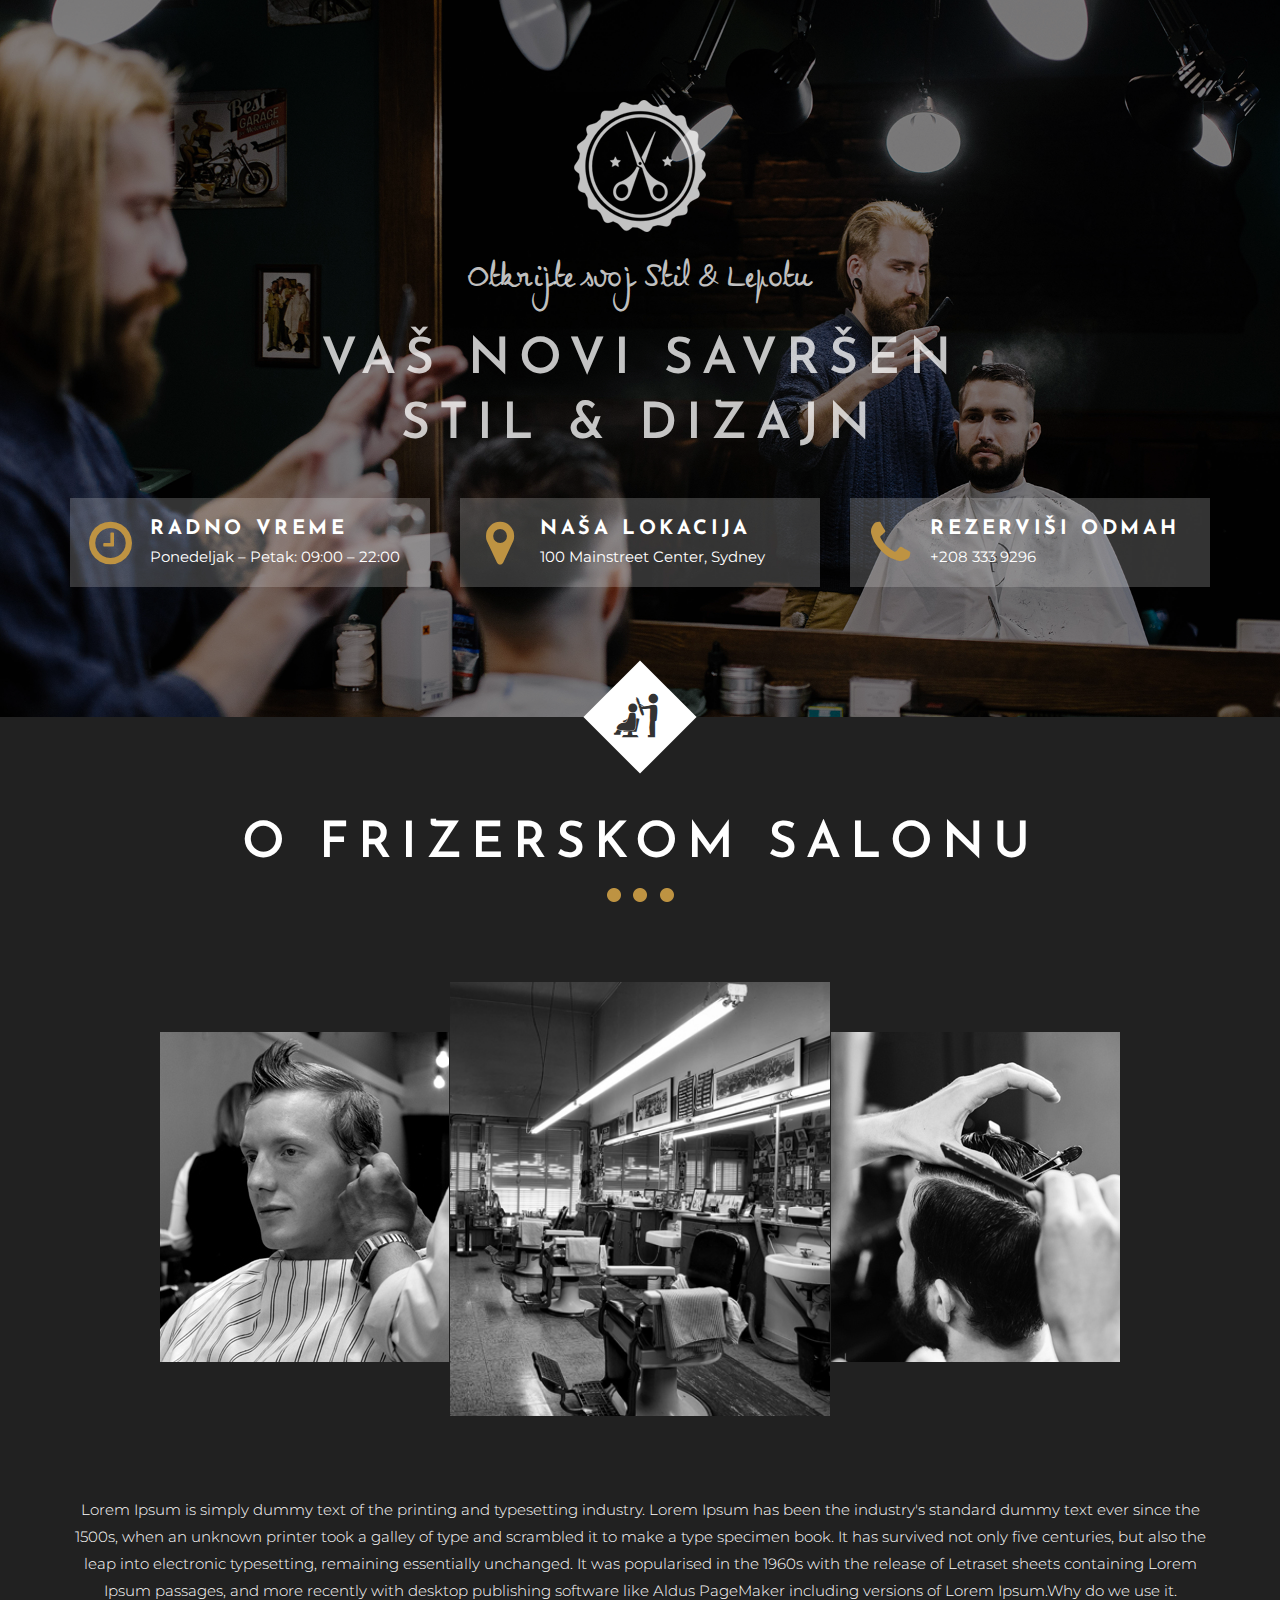
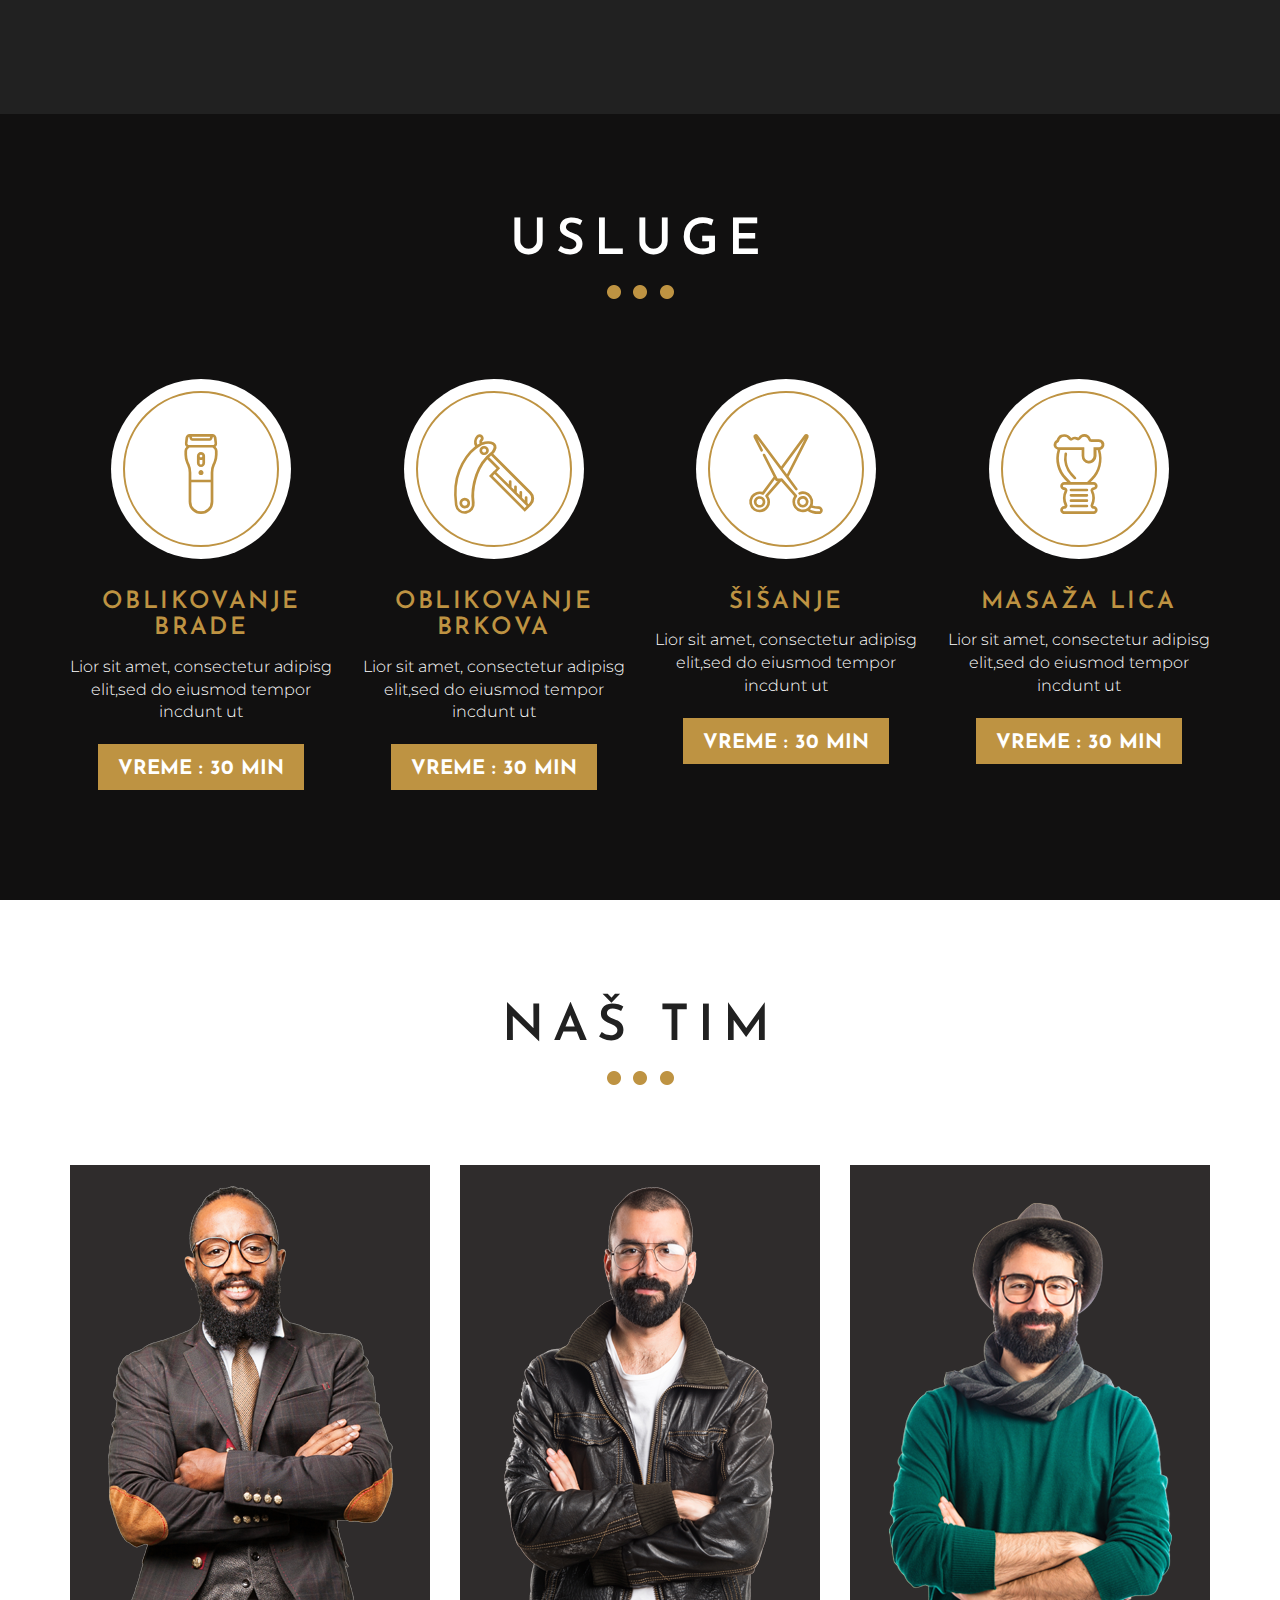
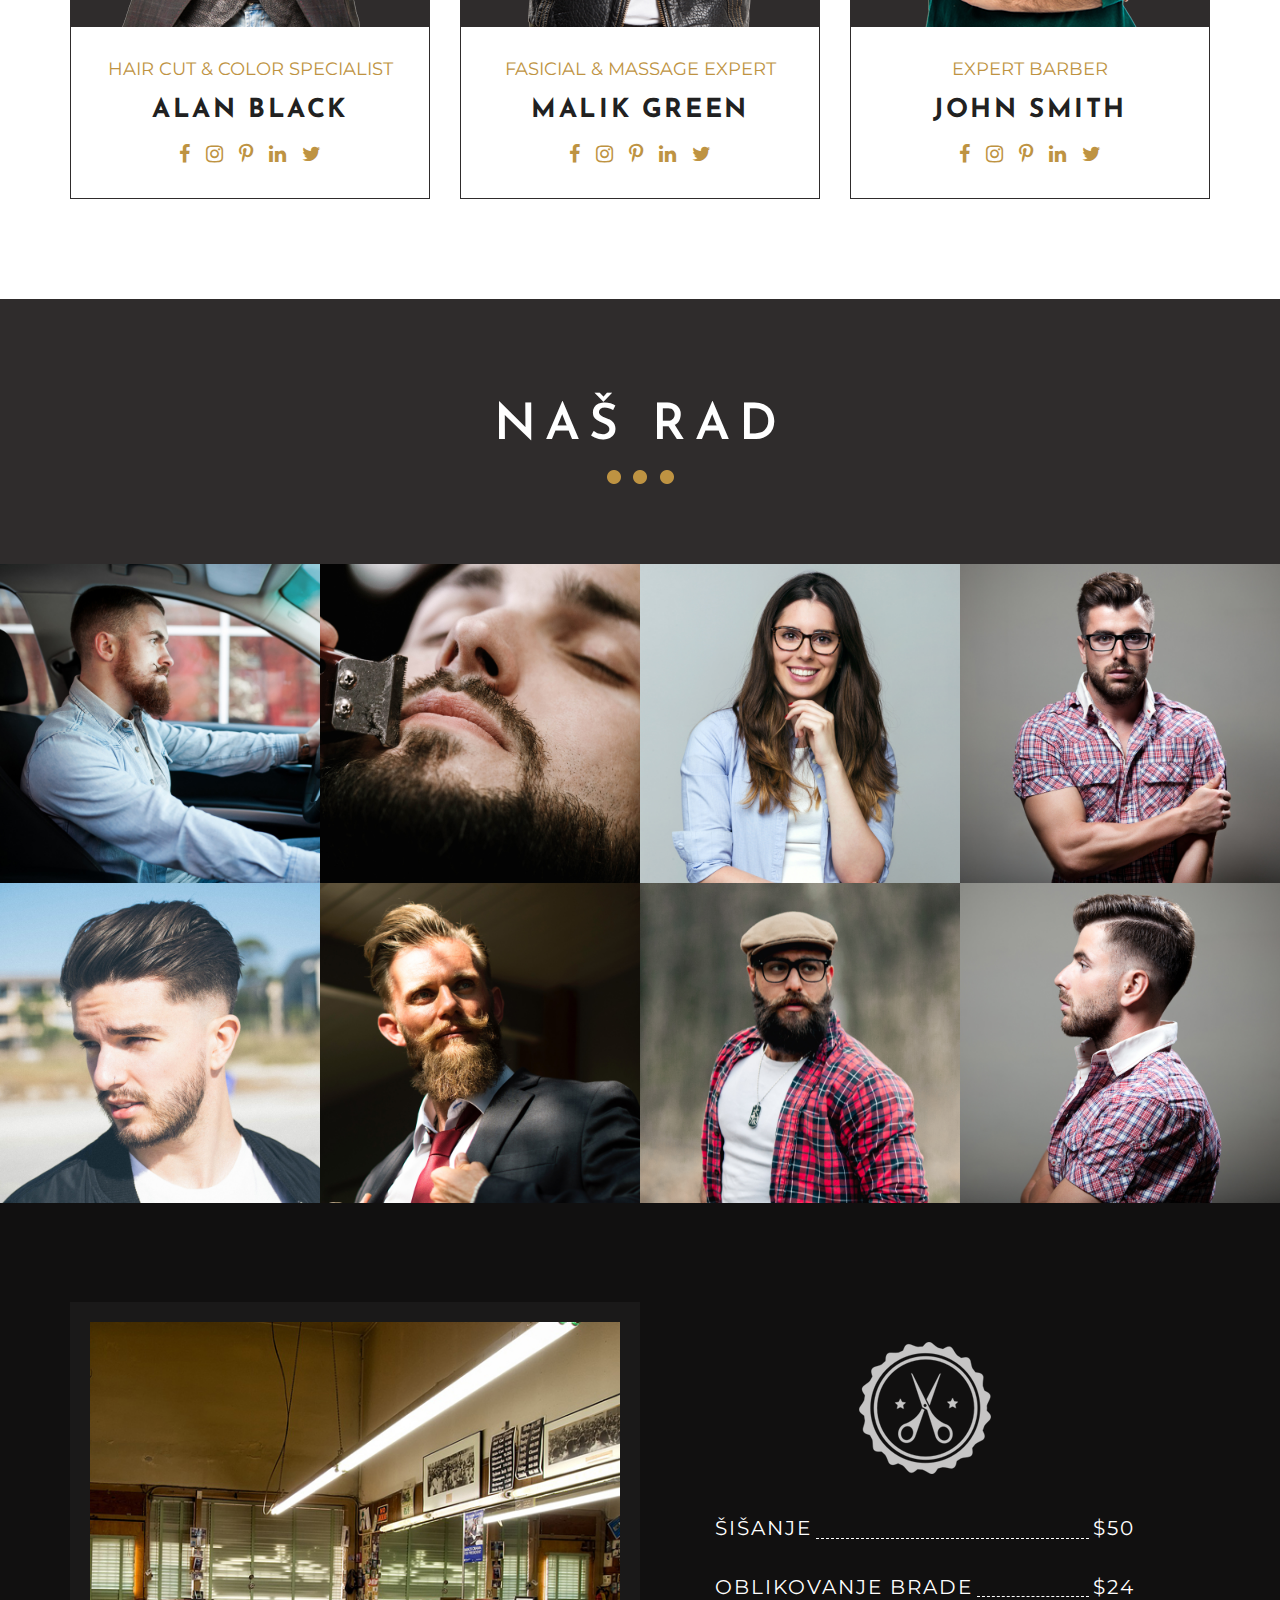
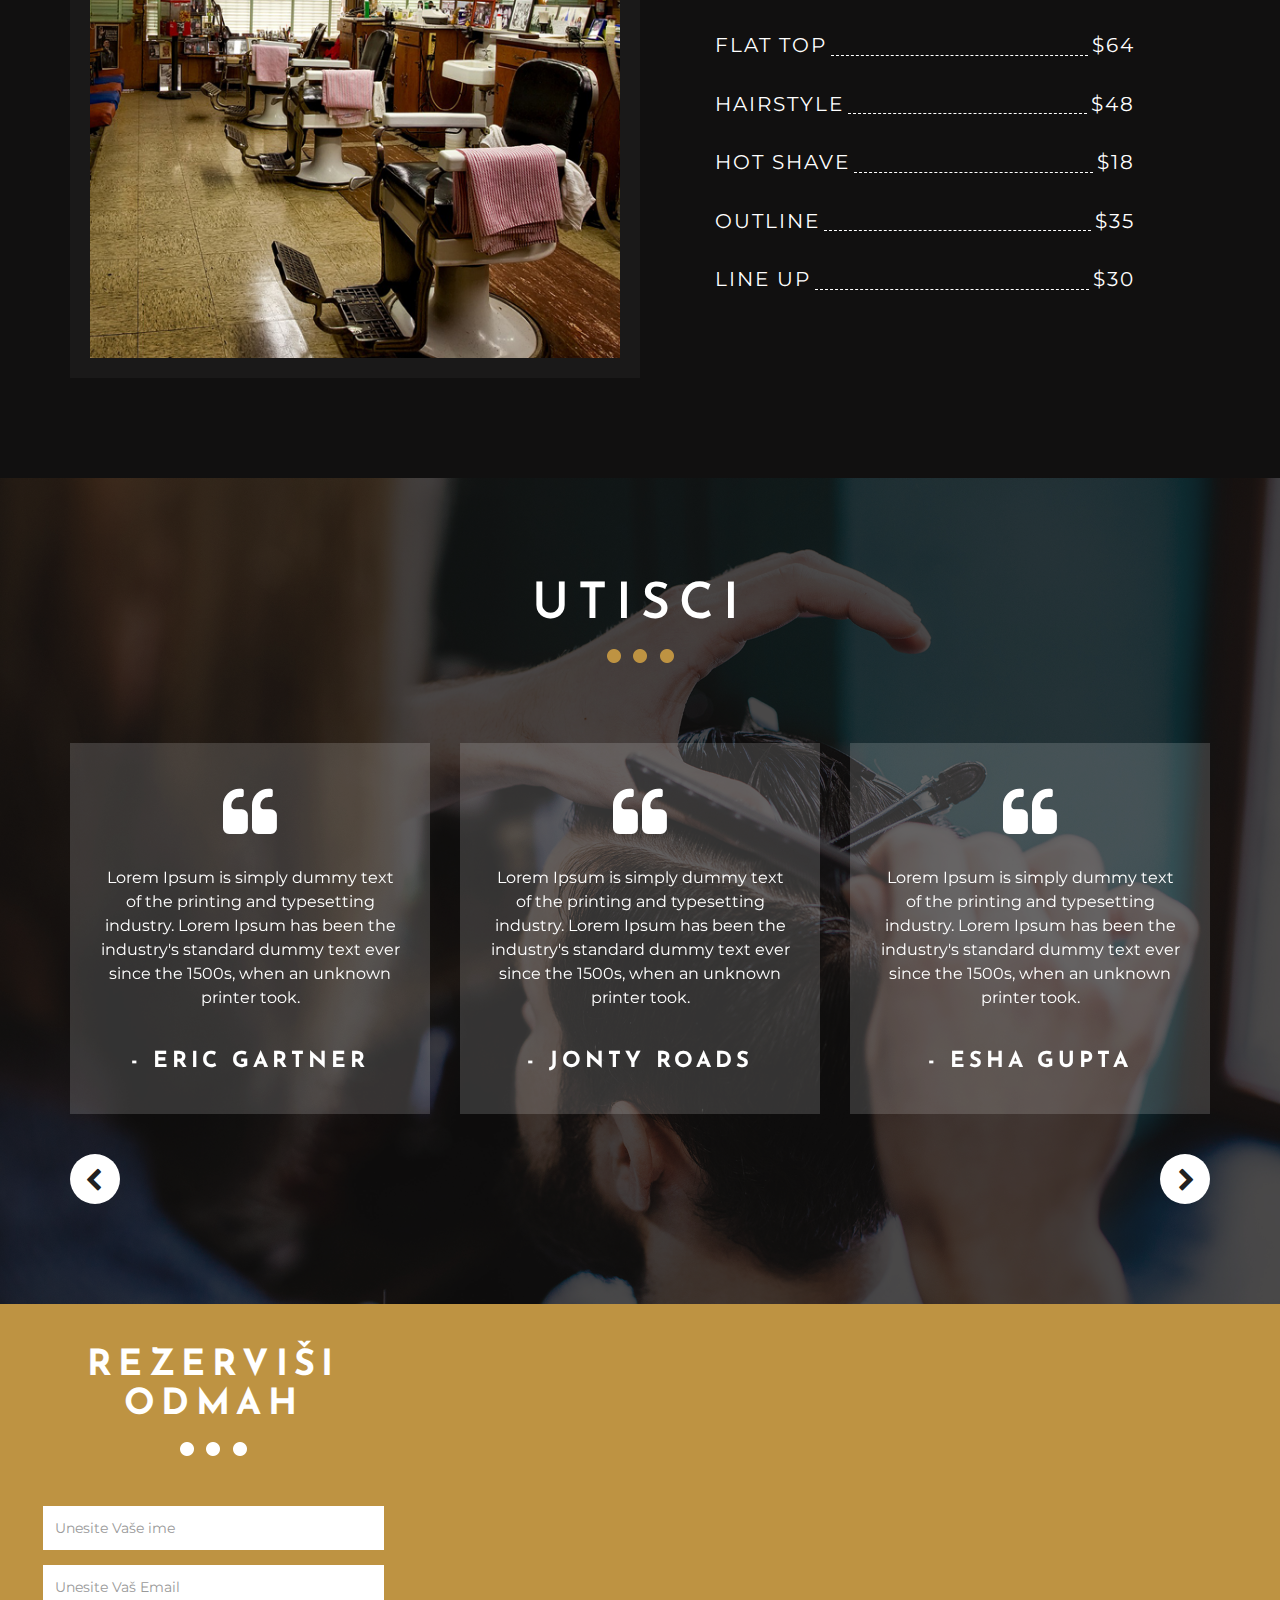
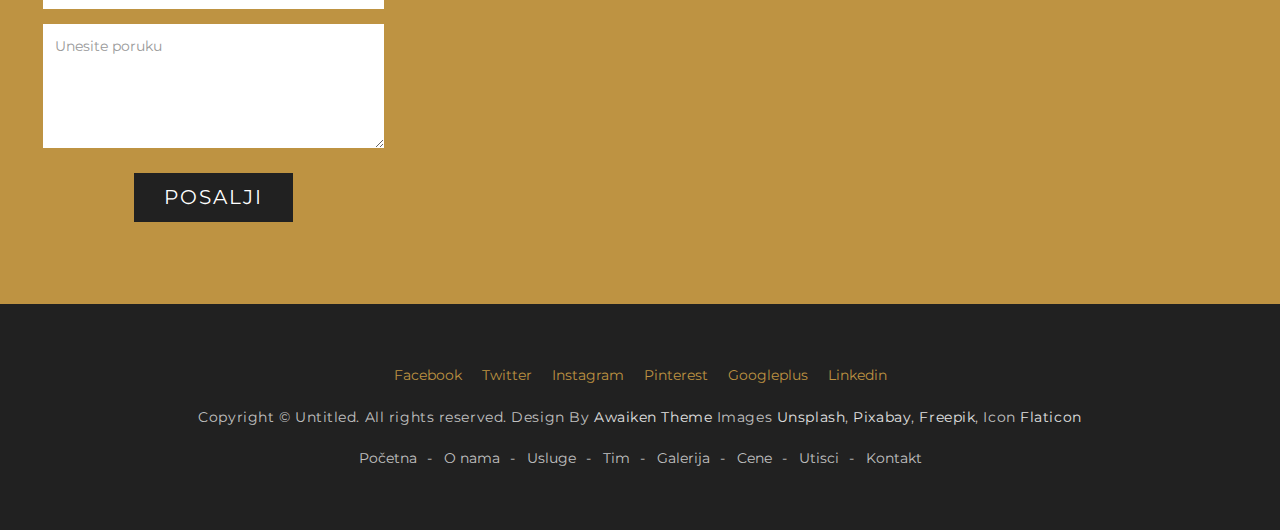
==== commit d12167e4: "boki" ====
--- a/misafrizersajt2/html-preview/barbershop-and-hair-salon-html-template/index.html
+++ b/misafrizersajt2/html-preview/barbershop-and-hair-salon-html-template/index.html
@@ -70,14 +70,14 @@
                 <!-- Navigation starts -->
                 <div class="navbar-collapse collapse" id="navigation">
                     <ul class="nav navbar-nav navbar-right main-navigation" id="main-menu">
-                        <li class="active"><a href="#home">Home</a></li>
-                        <li><a href="#about">About</a></li>
-                        <li><a href="#service">Service</a></li>
-                        <li><a href="#ourteam">Team</a></li>
-                        <li><a href="#gallery">Gallery</a></li>
-                        <li><a href="#pricing">Pricing</a></li>
-                        <li><a href="#testimonial">Testimonial</a></li>
-                        <li><a href="#contact">Contact</a></li>
+                        <li class="active"><a href="#home">Početna</a></li>
+                        <li><a href="#about">O nama</a></li>
+                        <li><a href="#service">Usluge</a></li>
+                        <li><a href="#ourteam">Tim</a></li>
+                        <li><a href="#gallery">Galerija</a></li>
+                        <li><a href="#pricing">Cene</a></li>
+                        <li><a href="#testimonial">Utisci</a></li>
+                        <li><a href="#contact">Kontakt</a></li>
                     </ul>
                 </div>
                 <!-- Navigation Ends -->
@@ -93,8 +93,8 @@
                 <div class="col-md-12">
                     <div class="header-banner">
                         <img src="images/logo.png" alt="Logo" />
-                        <p>Discover Your Style & Beauty</p>
-                        <h3>Your new Perfect <br />Style & Design</h3>
+                        <p>Otkrijte svoj Stil & Lepotu</p>
+                        <h3>Vaš novi savršen <br />Stil & Dizajn</h3>
                     </div>
                 </div>
             </div>
@@ -103,15 +103,15 @@
                 <div class="col-md-4">
                     <div class="banner-info-single">
                         <div class="icon-box"><i class="fa fa-clock-o"></i></div>
-                        <h3>Open Time</h3>
-                        <p>Monday – Friday: 09:00 – 22:00</p>
+                        <h3>Radno vreme</h3>
+                        <p>Ponedeljak – Petak: 09:00 – 22:00</p>
                     </div>
                 </div>
 
                 <div class="col-md-4">
                     <div class="banner-info-single">
                         <div class="icon-box"><i class="fa fa-map-marker"></i></div>
-                        <h3>Our Location</h3>
+                        <h3>Naša lokacija</h3>
                         <p>100 Mainstreet Center, Sydney</p>
                     </div>
                 </div>
@@ -119,7 +119,7 @@
                 <div class="col-md-4">
                     <div class="banner-info-single">
                         <div class="icon-box"><i class="fa fa-phone"></i></div>
-                        <h3>Book Now</h3>
+                        <h3>Rezerviši odmah </h3>
                         <p>+208 333 9296</p>
                     </div>
                 </div>
@@ -136,7 +136,7 @@
             <div class="row">
                 <div class="col-md-12">
                     <div class="main-title">
-                        <h2>About Barber Shop</h2>
+                        <h2>O frizerskom salonu</h2>
                     </div>
                 </div>
             </div>
@@ -174,7 +174,7 @@
             <div class="row">
                 <div class="col-md-12">
                     <div class="main-title">
-                        <h2>Services</h2>
+                        <h2>Usluge</h2>
                     </div>
                 </div>
             </div>
@@ -188,9 +188,9 @@
                             </div>
                         </div>
 
-                        <h3>Beard Trim</h3>
+                        <h3>Oblikovanje brade</h3>
                         <p>Lior sit amet, consectetur adipisg elit,sed do eiusmod tempor incdunt ut</p>
-                        <h5>Time : 30 Min</h5>
+                        <h5>Vreme : 30 Min</h5>
                     </div>
                 </div>
 
@@ -202,9 +202,9 @@
                             </div>
                         </div>
 
-                        <h3>Moustache Trim</h3>
+                        <h3>Oblikovanje brkova</h3>
                         <p>Lior sit amet, consectetur adipisg elit,sed do eiusmod tempor incdunt ut</p>
-                        <h5>Time : 30 Min</h5>
+                        <h5>Vreme : 30 Min</h5>
                     </div>
                 </div>
 
@@ -216,9 +216,9 @@
                             </div>
                         </div>
 
-                        <h3>Clipper Cut</h3>
+                        <h3>Šišanje</h3>
                         <p>Lior sit amet, consectetur adipisg elit,sed do eiusmod tempor incdunt ut</p>
-                        <h5>Time : 30 Min</h5>
+                        <h5>Vreme : 30 Min</h5>
                     </div>
                 </div>
 
@@ -230,9 +230,9 @@
                             </div>
                         </div>
 
-                        <h3>Facial / Massage</h3>
+                        <h3>Masaža lica</h3>
                         <p>Lior sit amet, consectetur adipisg elit,sed do eiusmod tempor incdunt ut</p>
-                        <h5>Time : 30 Min</h5>
+                        <h5>Vreme : 30 Min</h5>
                     </div>
                 </div>
             </div>
@@ -246,7 +246,7 @@
             <div class="row">
                 <div class="col-md-12">
                     <div class="main-title">
-                        <h2>Expert & Stylish Team</h2>
+                        <h2>Naš tim</h2>
                     </div>
                 </div>
             </div>
@@ -324,7 +324,7 @@
             <div class="row no-pad">
                 <div class="col-md-12">
                     <div class="main-title">
-                        <h2>Our Works</h2>
+                        <h2>Naš rad</h2>
                     </div>
                 </div>
             </div>
@@ -462,13 +462,13 @@
                     </div>
 
                     <div class="price-list">
-                        <div class="price-item">Hair Cut</div>
+                        <div class="price-item">Šišanje</div>
                         <div class="price-line"></div>
                         <div class="price-amount">$50</div>
                     </div>
 
                     <div class="price-list">
-                        <div class="price-item">Beard Trim</div>
+                        <div class="price-item">Oblikovanje brade</div>
                         <div class="price-line"></div>
                         <div class="price-amount">$24</div>
                     </div>
@@ -514,7 +514,7 @@
             <div class="row">
                 <div class="col-md-12">
                     <div class="main-title">
-                        <h2>Customer Testimonial</h2>
+                        <h2>Utisci</h2>
                     </div>
                 </div>
             </div>
@@ -604,23 +604,23 @@
             <div class="row no-pad">
                 <div class="col-md-4">
                     <div class="contact-form">
-                        <h2 class="contact-form-title">Book Now</h2>
+                        <h2 class="contact-form-title">Rezerviši odmah</h2>
 
                         <form>
                             <div class="form-group">
-                                <input type="text" class="form-control" placeholder="Enter Your Name" />
+                                <input type="text" class="form-control" placeholder="Unesite Vaše ime" />
                             </div>
 
                             <div class="form-group">
-                                <input type="text" class="form-control" placeholder="Enter Your Email" />
+                                <input type="text" class="form-control" placeholder="Unesite Vaš Email" />
                             </div>
 
                             <div class="form-group">
-                                <textarea class="form-control" rows="5" placeholder="Write Message Here"></textarea>
+                                <textarea class="form-control" rows="5" placeholder="Unesite poruku"></textarea>
                             </div>
 
                             <div class="form-group">
-                                <input type="submit" class="btn-contact" value="Submit" />
+                                <input type="submit" class="btn-contact" value="Posalji" />
                             </div>
                         </form>
                     </div>
@@ -656,14 +656,14 @@
 
                     <div class="footer-menu">
                         <ul>
-                            <li><a href="#">Home</a></li>
-                            <li><a href="#">About</a></li>
-                            <li><a href="#">Services</a></li>
-                            <li><a href="#">Team</a></li>
-                            <li><a href="#">Gallery</a></li>
-                            <li><a href="#">Pricing</a></li>
-                            <li><a href="#">Testimonial</a></li>
-                            <li><a href="#">Contact</a></li>
+                            <li><a href="#">Početna</a></li>
+                            <li><a href="#">O nama</a></li>
+                            <li><a href="#">Usluge</a></li>
+                            <li><a href="#">Tim</a></li>
+                            <li><a href="#">Galerija</a></li>
+                            <li><a href="#">Cene</a></li>
+                            <li><a href="#">Utisci</a></li>
+                            <li><a href="#">Kontakt</a></li>
                         </ul>
                     </div>
                 </div>
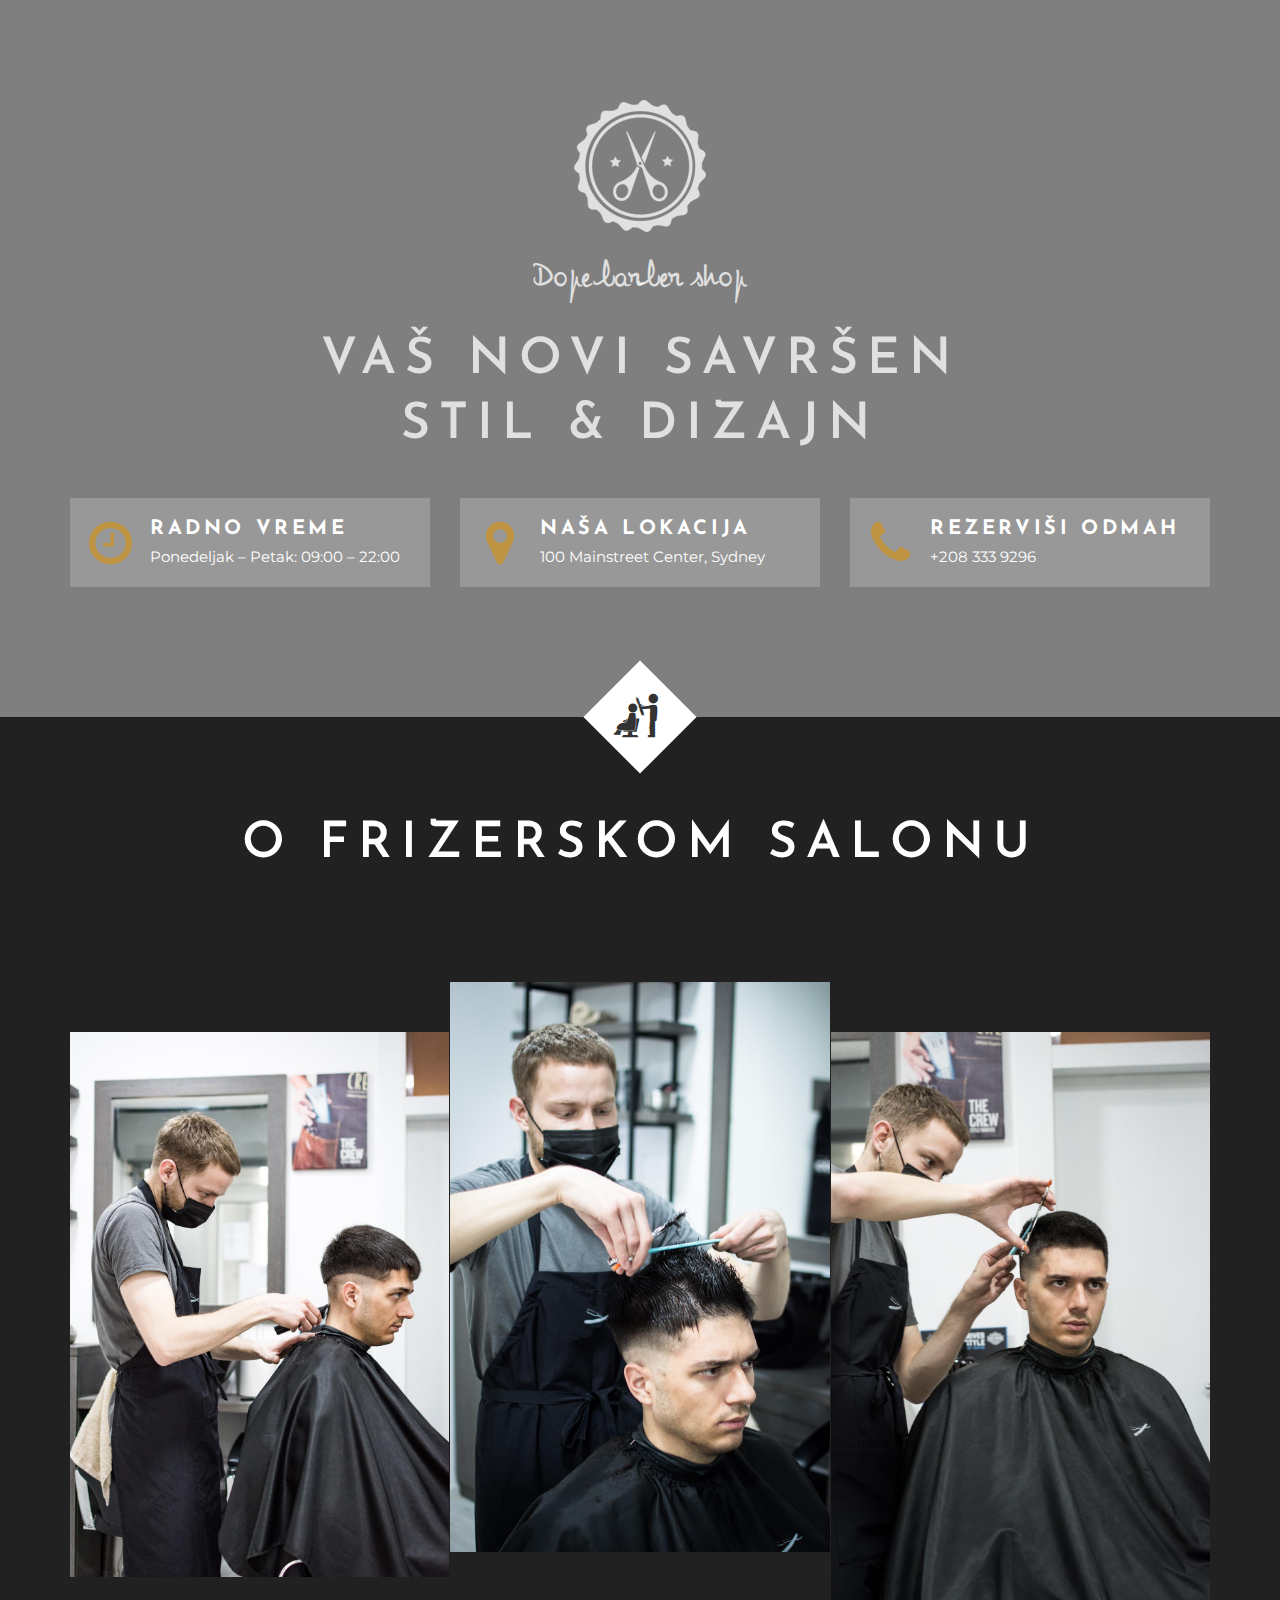
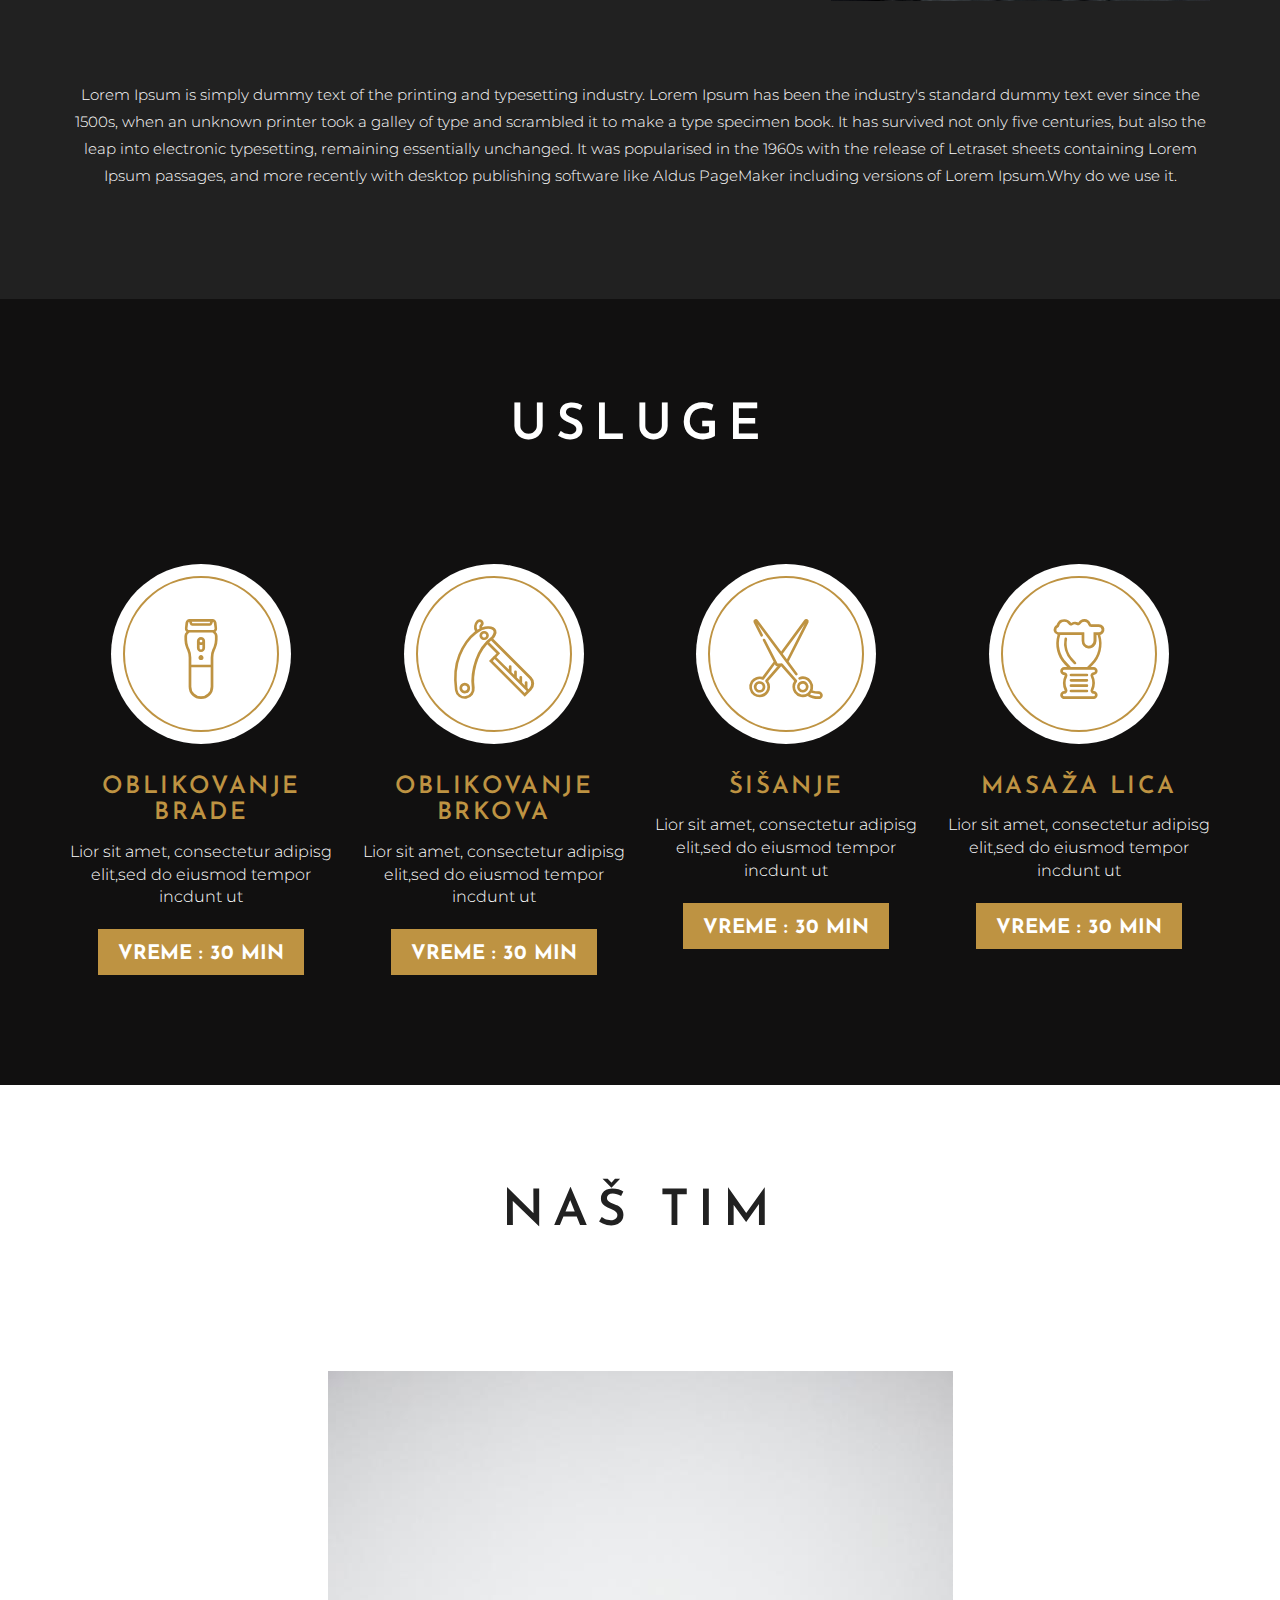
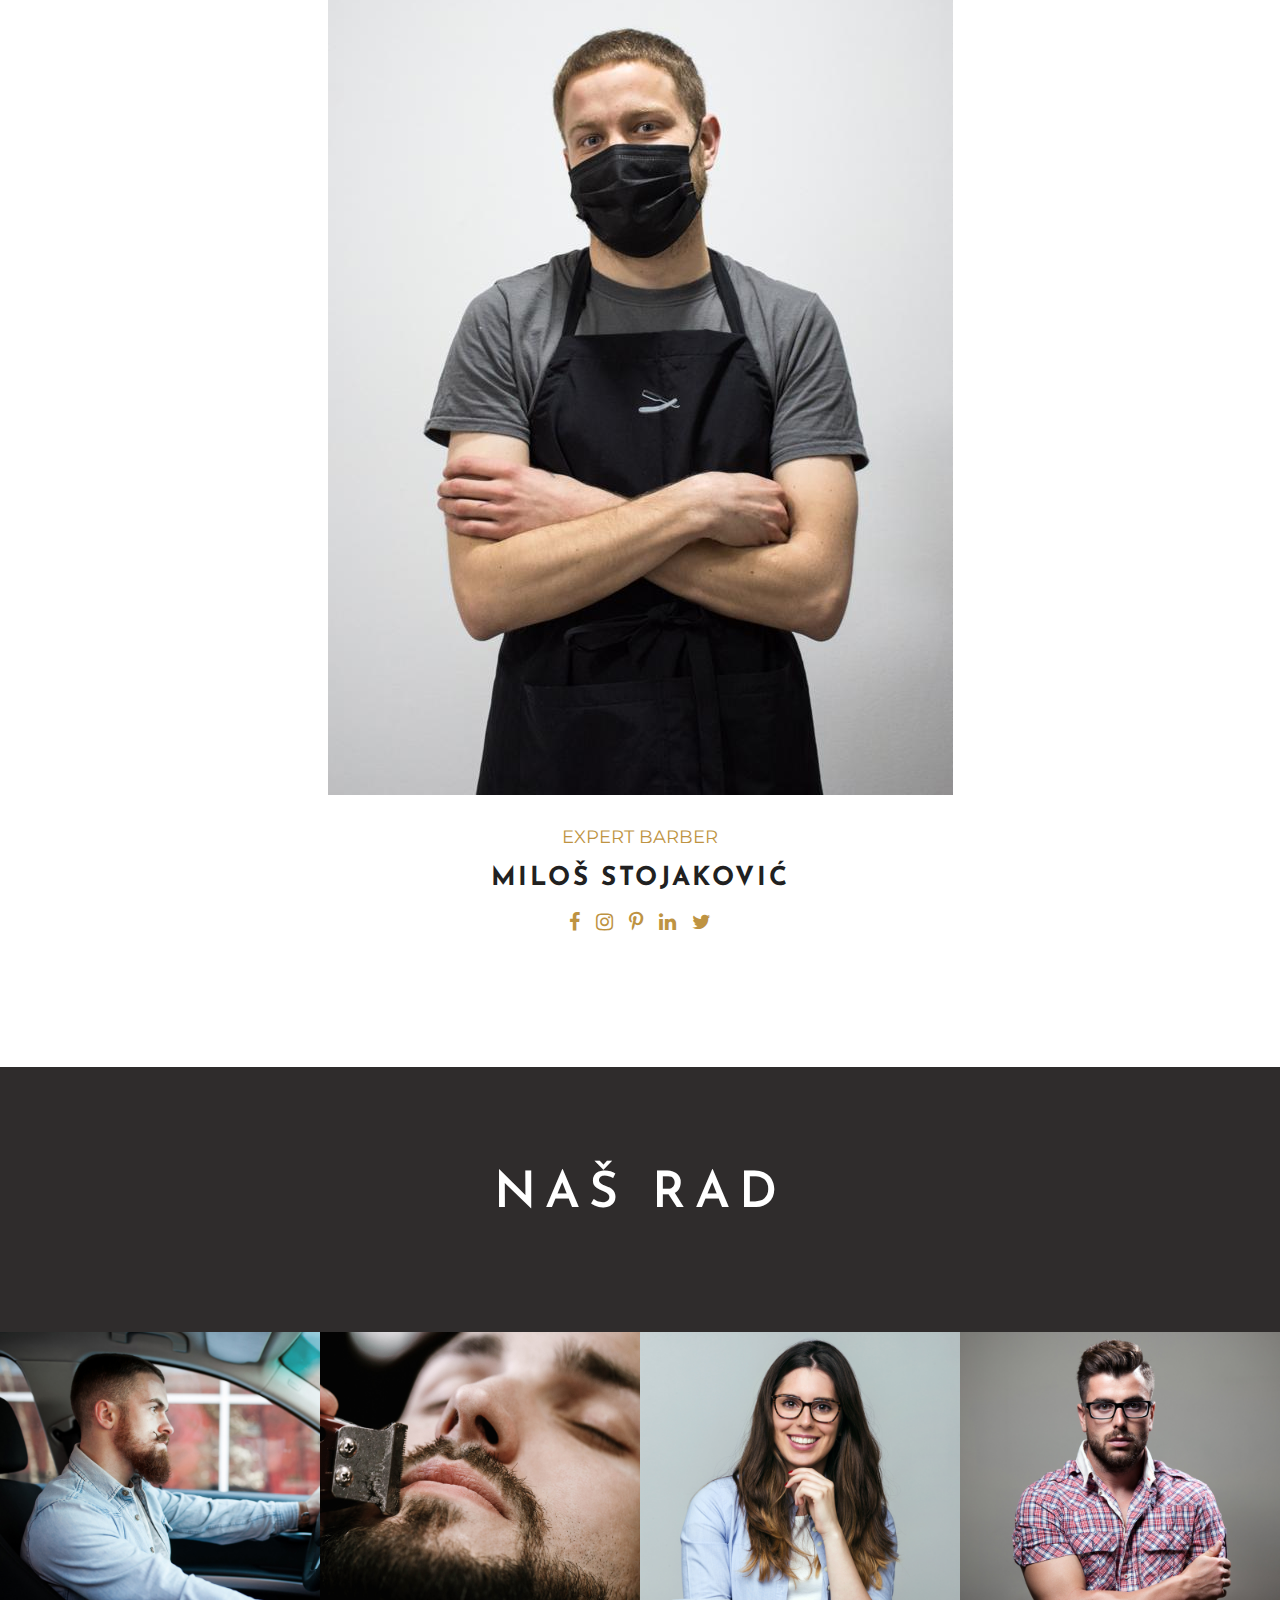
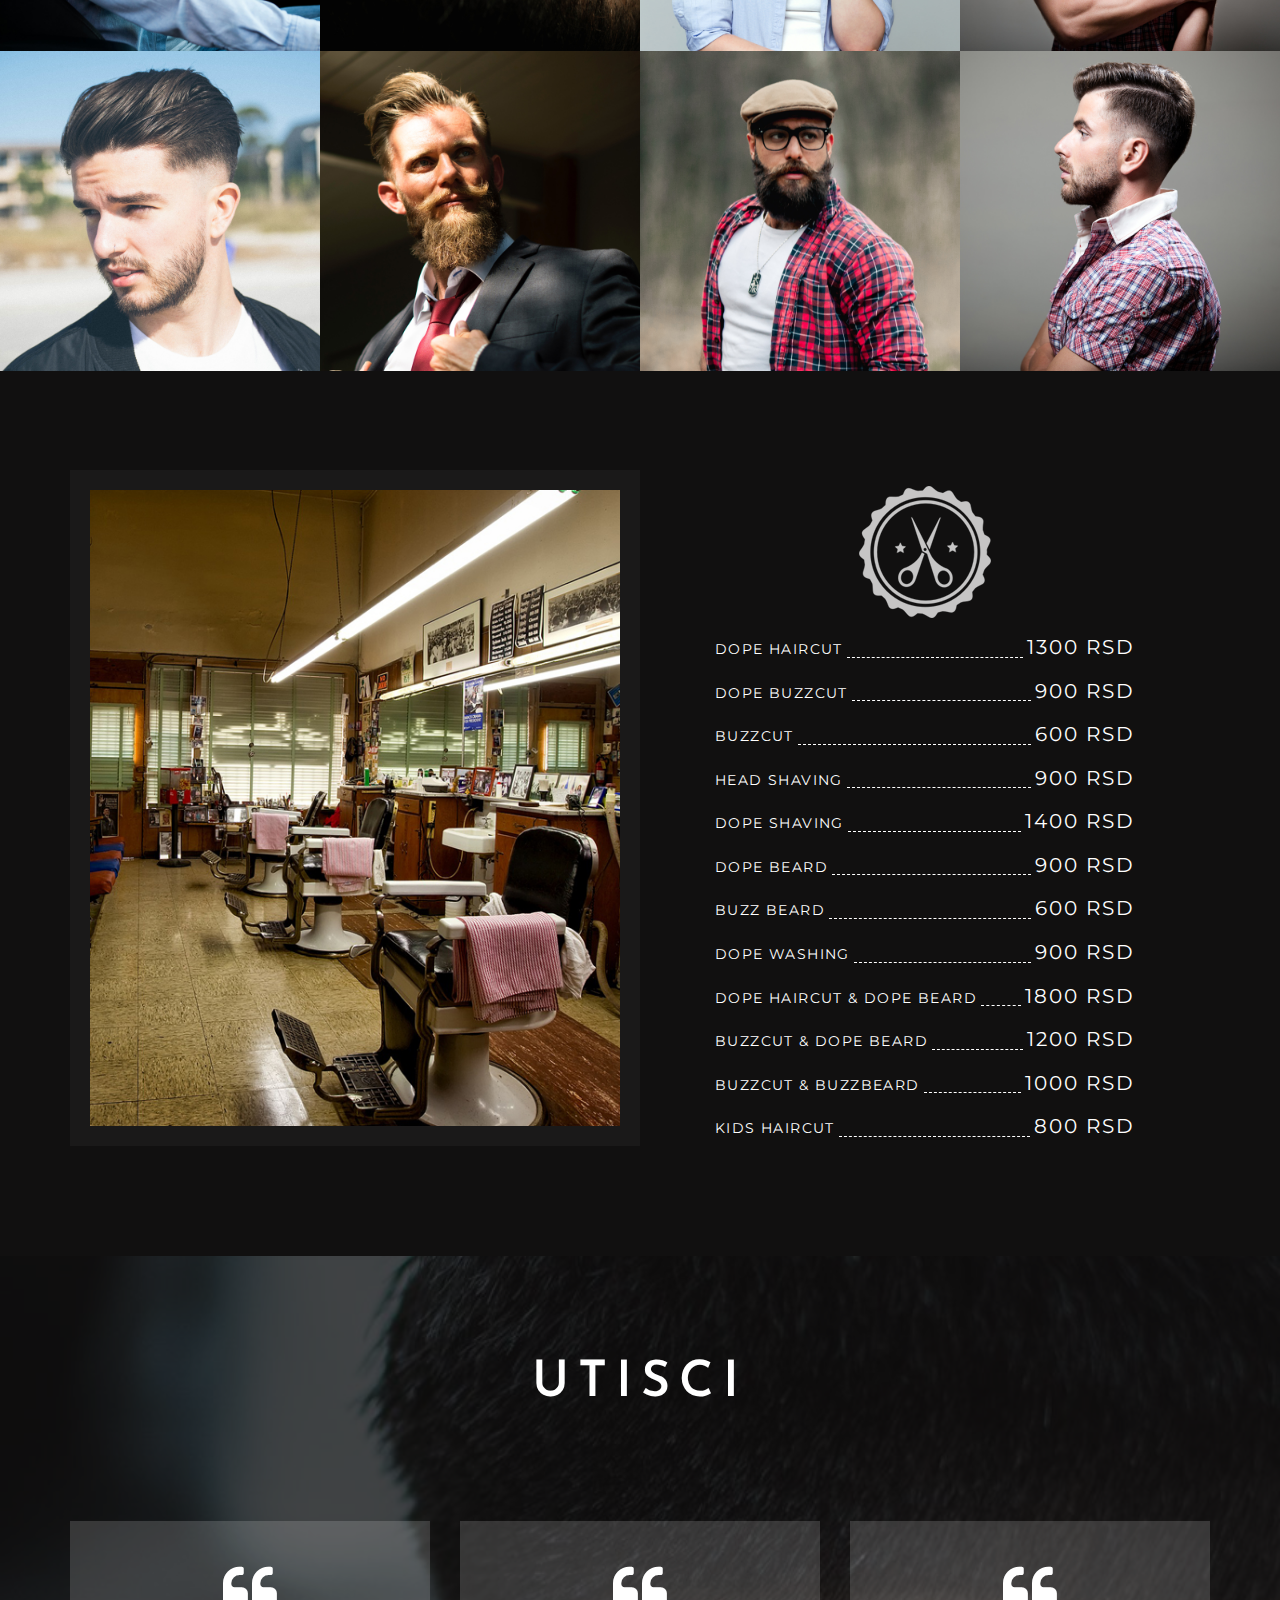
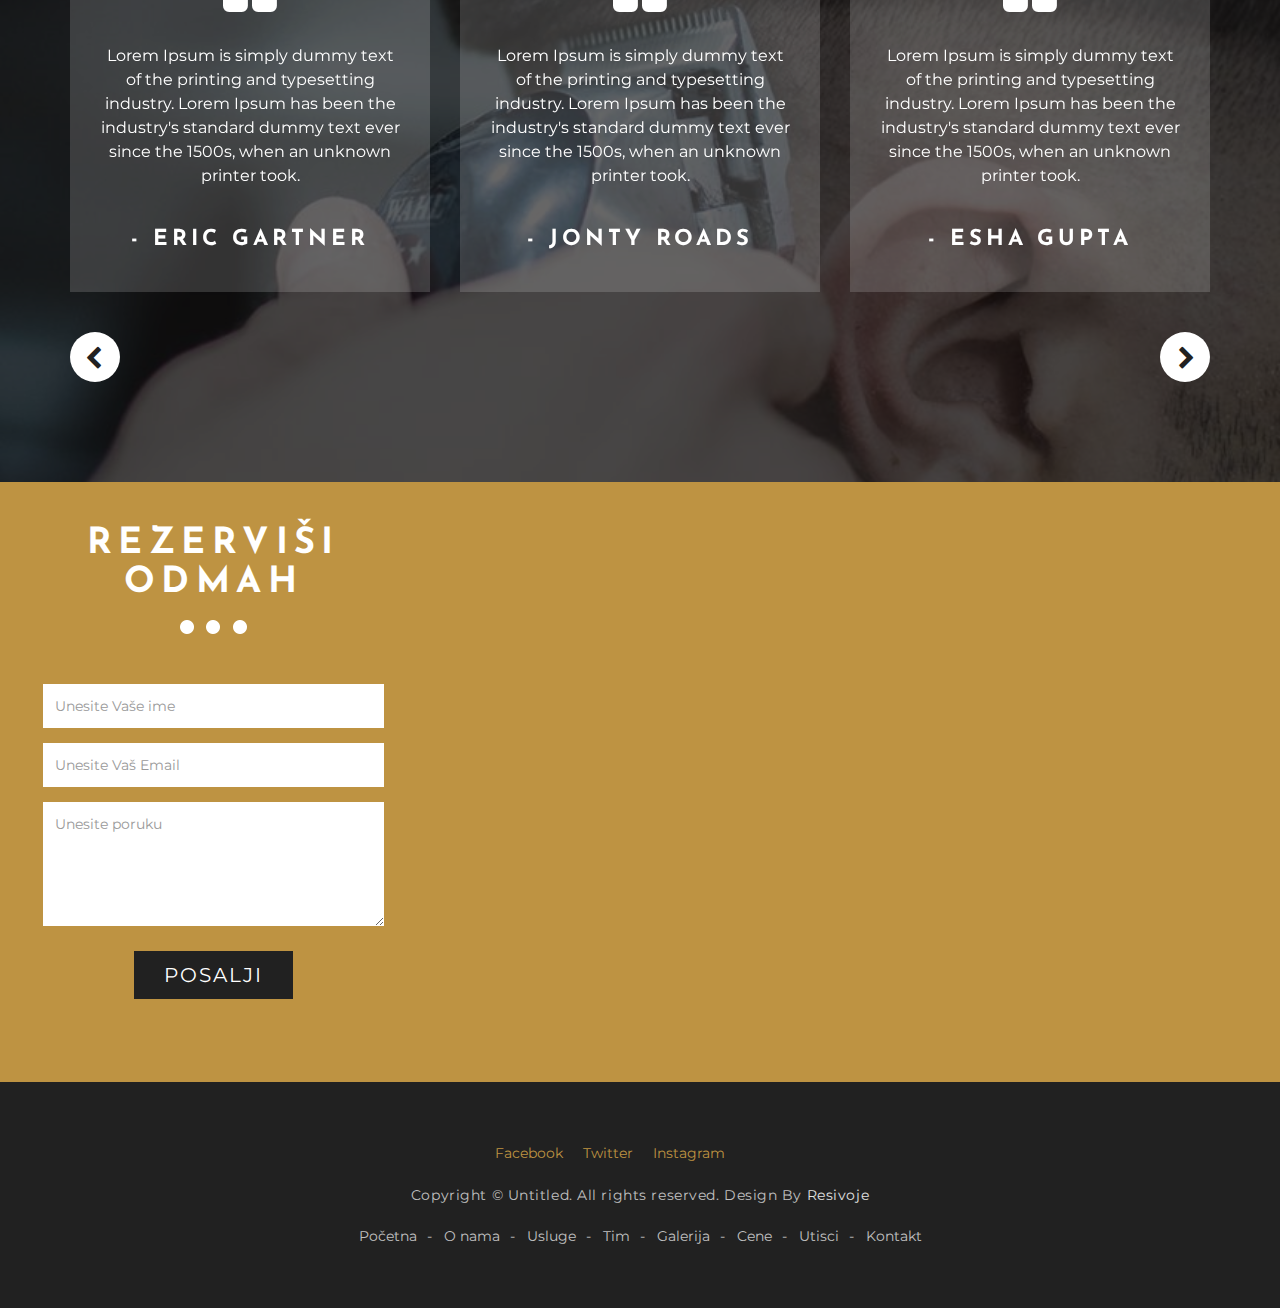
==== commit e416f4a0: "slike" ====
--- a/misafrizersajt2/html-preview/barbershop-and-hair-salon-html-template/index.html
+++ b/misafrizersajt2/html-preview/barbershop-and-hair-salon-html-template/index.html
@@ -1,4 +1,4 @@
-<!DOCTYPE html>
+ <!DOCTYPE html>
 <html lang="en">
 
 <head>
@@ -93,7 +93,7 @@
                 <div class="col-md-12">
                     <div class="header-banner">
                         <img src="images/logo.png" alt="Logo" />
-                        <p>Otkrijte svoj Stil & Lepotu</p>
+                        <p>Dope  barber  shop</p>
                         <h3>Vaš novi savršen <br />Stil & Dizajn</h3>
                     </div>
                 </div>
@@ -145,15 +145,15 @@
                 <div class="col-md-12">
                     <div class="about-image">
                         <div class="about-img-single">
-                            <img src="images/about-1.jpg" alt="" />
+                            <img src="images/slika3.jpeg" alt="" />
                         </div>
 
                         <div class="about-img-single">
-                            <img src="images/about-2.jpg" alt="" />
+                            <img src="images/slika6.jpeg" alt="" />
                         </div>
 
                         <div class="about-img-single">
-                            <img src="images/about-3.jpg" alt="" />
+                            <img src="images/slika4.jpeg" alt="" />
                         </div>
                     </div>
 
@@ -252,15 +252,16 @@
             </div>
 
             <div class="row">
-                <div class="col-md-4">
+                <div class="col-md-4"></div>
+                <div class="col-4 col-md-12">
                     <div class="team-box">
                         <figure>
-                            <img src="images/team-1.png" alt="" />
+                            <img src="images/Misina slika.jpeg" alt="" />
                         </figure>
 
                         <div class="team-entry">
-                            <p>Hair cut & Color Specialist</p>
-                            <h3>Alan Black</h3>
+                            <p>Expert Barber</p>
+                            <h3>Miloš Stojaković</h3>
                             <div class="team-social">
                                 <a href="#"><i class="fa fa-facebook"></i></a>
                                 <a href="#"><i class="fa fa-instagram"></i></a>
@@ -270,47 +271,9 @@
                             </div>
                         </div>
                     </div>
-                </div>
-
-                <div class="col-md-4">
-                    <div class="team-box">
-                        <figure>
-                            <img src="images/team-2.png" alt="" />
-                        </figure>
-
-                        <div class="team-entry">
-                            <p>Fasicial & Massage Expert</p>
-                            <h3>Malik Green</h3>
-                            <div class="team-social">
-                                <a href="#"><i class="fa fa-facebook"></i></a>
-                                <a href="#"><i class="fa fa-instagram"></i></a>
-                                <a href="#"><i class="fa fa-pinterest-p"></i></a>
-                                <a href="#"><i class="fa fa-linkedin"></i></a>
-                                <a href="#"><i class="fa fa-twitter"></i></a>
-                            </div>
-                        </div>
-                    </div>
-                </div>
-
-                <div class="col-md-4">
-                    <div class="team-box">
-                        <figure>
-                            <img src="images/team-3.png" alt="" />
-                        </figure>
-
-                        <div class="team-entry">
-                            <p>Expert Barber</p>
-                            <h3>John Smith</h3>
-                            <div class="team-social">
-                                <a href="#"><i class="fa fa-facebook"></i></a>
-                                <a href="#"><i class="fa fa-instagram"></i></a>
-                                <a href="#"><i class="fa fa-pinterest-p"></i></a>
-                                <a href="#"><i class="fa fa-linkedin"></i></a>
-                                <a href="#"><i class="fa fa-twitter"></i></a>
-                            </div>
-                        </div>
-                    </div>
-                </div>
+                    
+                </div>
+                <div class="col-md-4"></div>
             </div>
 
 
@@ -462,45 +425,74 @@
                     </div>
 
                     <div class="price-list">
-                        <div class="price-item">Šišanje</div>
-                        <div class="price-line"></div>
-                        <div class="price-amount">$50</div>
-                    </div>
-
-                    <div class="price-list">
-                        <div class="price-item">Oblikovanje brade</div>
-                        <div class="price-line"></div>
-                        <div class="price-amount">$24</div>
-                    </div>
-
-                    <div class="price-list">
-                        <div class="price-item">Flat Top</div>
-                        <div class="price-line"></div>
-                        <div class="price-amount">$64</div>
-                    </div>
-
-                    <div class="price-list">
-                        <div class="price-item">Hairstyle</div>
-                        <div class="price-line"></div>
-                        <div class="price-amount">$48</div>
-                    </div>
-
-                    <div class="price-list">
-                        <div class="price-item">Hot Shave</div>
-                        <div class="price-line"></div>
-                        <div class="price-amount">$18</div>
-                    </div>
-
-                    <div class="price-list">
-                        <div class="price-item">Outline</div>
-                        <div class="price-line"></div>
-                        <div class="price-amount">$35</div>
-                    </div>
-
-                    <div class="price-list">
-                        <div class="price-item">Line Up</div>
-                        <div class="price-line"></div>
-                        <div class="price-amount">$30</div>
+                        <div class="price-item">Dope Haircut</div>
+                        <div class="price-line"></div>
+                        <div class="price-amount">1300 RSD</div>
+                    </div>
+
+                    <div class="price-list">
+                        <div class="price-item">Dope Buzzcut</div>
+                        <div class="price-line"></div>
+                        <div class="price-amount">900 RSD</div>
+                    </div>
+
+                    <div class="price-list">
+                        <div class="price-item">BuzzCut</div>
+                        <div class="price-line"></div>
+                        <div class="price-amount">600 RSD</div>
+                    </div>
+
+                    <div class="price-list">
+                        <div class="price-item">Head Shaving</div>
+                        <div class="price-line"></div>
+                        <div class="price-amount">900 RSD</div>
+                    </div>
+
+                    <div class="price-list">
+                        <div class="price-item">Dope Shaving</div>
+                        <div class="price-line"></div>
+                        <div class="price-amount">1400 RSD</div>
+                    </div>
+
+                    <div class="price-list">
+                        <div class="price-item">Dope Beard</div>
+                        <div class="price-line"></div>
+                        <div class="price-amount">900 RSD</div>
+                    </div>
+
+                    <div class="price-list">
+                        <div class="price-item">Buzz Beard</div>
+                        <div class="price-line"></div>
+                        <div class="price-amount">600 RSD</div>
+                    </div>
+                    <div class="price-list">
+                        <div class="price-item">Dope Washing </div>
+                        <div class="price-line"></div>
+                        <div class="price-amount">900 RSD</div>
+                    </div>
+
+                    <div class="price-list">
+                        <div class="price-item">Dope Haircut & Dope Beard</div>
+                        <div class="price-line"></div>
+                        <div class="price-amount">1800 RSD</div>
+                    </div>
+
+                    <div class="price-list">
+                        <div class="price-item">BuzzCut & Dope Beard</div>
+                        <div class="price-line"></div>
+                        <div class="price-amount">1200 RSD</div>
+                    </div>
+
+                    <div class="price-list">
+                        <div class="price-item">BuzzCut & BuzzBeard</div>
+                        <div class="price-line"></div>
+                        <div class="price-amount">1000 RSD</div>
+                    </div>
+
+                    <div class="price-list">
+                        <div class="price-item">Kids HairCut</div>
+                        <div class="price-line"></div>
+                        <div class="price-amount">800 RSD</div>
                     </div>
                 </div>
             </div>
@@ -644,14 +636,14 @@
                         <a href="#">Facebook</a>
                         <a href="#">Twitter</a>
                         <a href="#">Instagram</a>
-                        <a href="#">Pinterest</a>
-                        <a href="#">Googleplus</a>
-                        <a href="#">Linkedin</a>
+                        <a href="#"></a>
+                        <a href="#"></a>
+                        <a href="#"></a>
                     </div>
 
                     <div class="site-info">
-                        <p>Copyright &copy; Untitled. All rights reserved. Design By <a href="https://awaikenthemes.com/" target="_blank">Awaiken Theme</a> Images <a href="https://unsplash.com/" target="_blank">Unsplash</a>, <a href="https://pixabay.com/"
-                                target="_blank">Pixabay</a>, <a href="http://www.freepik.com" target="_blank">Freepik</a>, Icon <a href="https://www.flaticon.com/" target="_blank">Flaticon</a></p>
+                        <p>Copyright &copy; Untitled. All rights reserved. Design By <a href="www.resivoje" target="_blank">Resivoje</a>  <a href="" target="_blank"></a> <a href=""
+                                target="_blank"></a> <a href="" target="_blank"></a>  <a href="" target="_blank"></a></p>
                     </div>
 
                     <div class="footer-menu">
--- a/misafrizersajt2/html-preview/barbershop-and-hair-salon-html-template/css/custom.css
+++ b/misafrizersajt2/html-preview/barbershop-and-hair-salon-html-template/css/custom.css
@@ -447,7 +447,7 @@
     top: 0px;
     left: 0;
     width: 100%;
-    background: url(../images/banner.jpg) no-repeat center center;
+    background: url(../images/video2.mp4) no-repeat center center;
     background-size: cover;
     padding: 100px 0 100px;
 }
@@ -543,7 +543,7 @@
 .main-title {
     text-align: center;
     padding-bottom: 20px;
-    background: url(../images/title-bg.png) no-repeat bottom center;
+    background: url(../images/video2.mp4) no-repeat bottom center;
     margin-bottom: 80px;
 }
 
@@ -666,12 +666,9 @@
     color: #212121;
 }
 
-.team-box {
-    border: 1px solid #2f2c2c;
-}
+
 
 .team-box figure {
-    background: #2f2c2c;
     text-align: center;
     padding: 20px 20px 0 20px;
 }
@@ -794,17 +791,17 @@
 }
 
 .pricing-logo {
-    margin-top: 40px;
-    margin-bottom: 40px;
+    margin-top: 16px;
+    margin-bottom: 15px;
 }
 
 .price-list {
     max-width: 420px;
-    margin: 0 auto 30px;
+    margin: 0px auto 15px;
 }
 
 .price-item {
-    font-size: 20px;
+    font-size: 14px;
     text-transform: uppercase;
     color: #fff;
     letter-spacing: 0.1em;
@@ -834,7 +831,7 @@
 
 .testimonial {
     padding: 100px 0;
-    background: url(../images/testimonial-bg.jpg) no-repeat center center;
+    background: url(../images/slika5.jpeg) no-repeat center center;
     background-size: cover;
     position: relative;
 }
